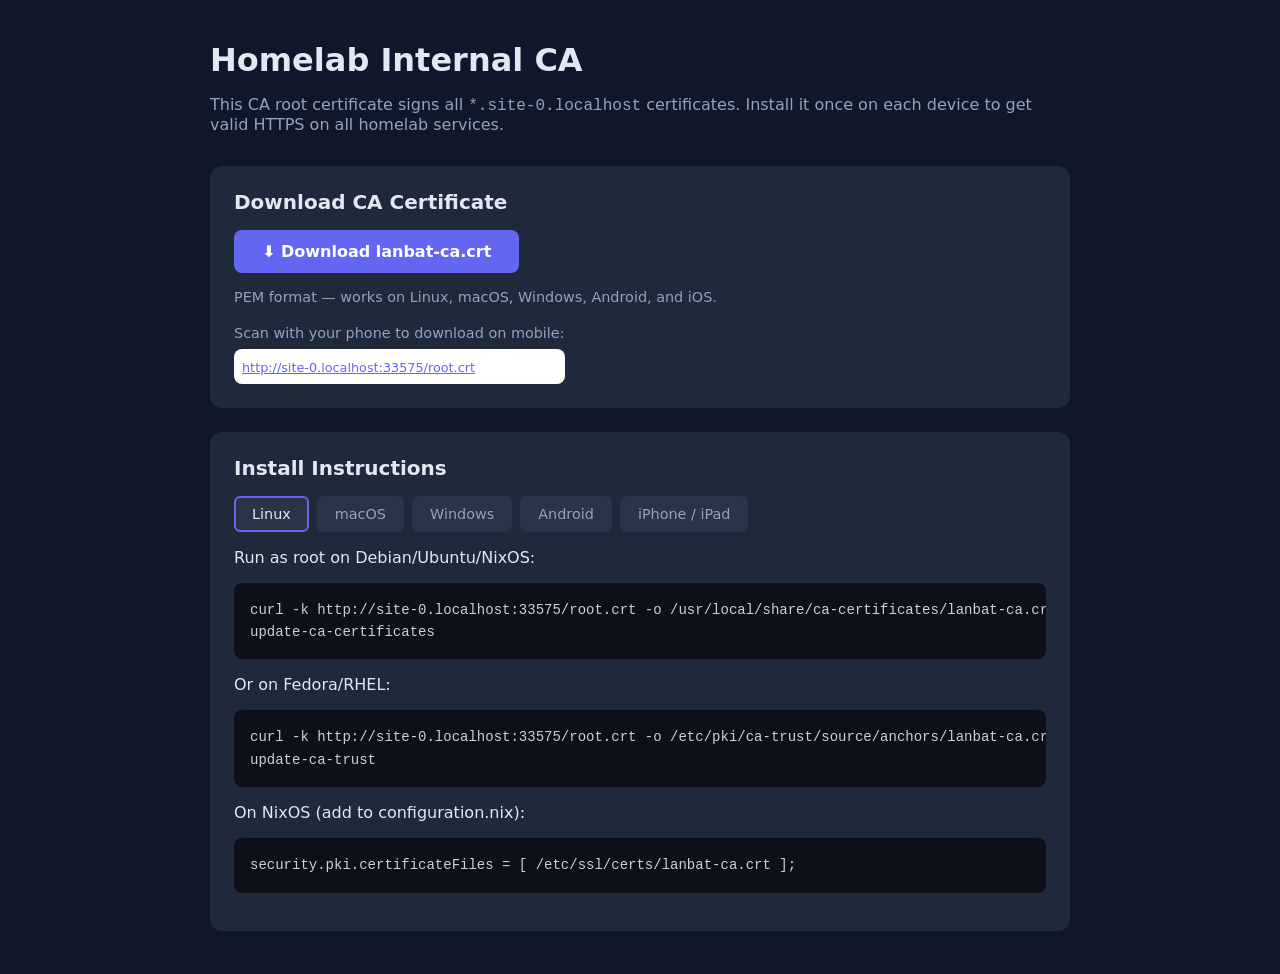
==== pkgs/ca-landing-page/index.html @ ddae548e "init" ====
<!doctype html>
<html lang="en">
<head>
  <meta charset="utf-8">
  <meta name="viewport" content="width=device-width, initial-scale=1">
  <title>Homelab CA Trust</title>
  <style>
    :root {
      --bg: #0f172a; --surface: #1e293b; --surface2: #283548;
      --text: #e2e8f0; --muted: #94a3b8; --accent: #6366f1;
      --green: #22c55e; --yellow: #eab308;
    }
    * { box-sizing: border-box; }
    body { font-family: system-ui, sans-serif; background: var(--bg);
           color: var(--text); margin: 0; padding: 20px; min-height: 100vh; }
    .container { max-width: 860px; margin: 0 auto; }
    h1 { font-size: 2rem; margin-bottom: .3rem; }
    .subtitle { color: var(--muted); margin-bottom: 2rem; }
    .card { background: var(--surface); border-radius: 12px;
            padding: 1.5rem; margin-bottom: 1.5rem; }
    .card h2 { margin: 0 0 1rem; font-size: 1.25rem; }
    .download-btn {
      display: inline-block; background: var(--accent); color: #fff;
      padding: .75rem 1.75rem; border-radius: 8px; font-size: 1rem;
      font-weight: 600; text-decoration: none; margin-bottom: 1rem;
    }
    .download-btn:hover { background: #4f46e5; }
    .tabs { display: flex; gap: .5rem; flex-wrap: wrap; margin-bottom: 1rem; }
    .tab {
      padding: .5rem 1rem; border-radius: 6px; cursor: pointer;
      border: 2px solid transparent; background: var(--surface2);
      color: var(--muted); font-size: .9rem; user-select: none;
    }
    .tab.active { border-color: var(--accent); color: var(--text); }
    .tab-content { display: none; }
    .tab-content.active { display: block; }
    pre {
      background: #0d1117; border-radius: 8px; padding: 1rem;
      overflow-x: auto; font-size: .875rem; line-height: 1.6;
      color: #c9d1d9;
    }
    code { font-family: "Cascadia Code", "Fira Code", monospace; }
    .qr-wrap { display: flex; gap: 1.5rem; align-items: flex-start; flex-wrap: wrap; }
    #qrcode { background: #fff; padding: 8px; border-radius: 8px; }
    .note { background: #1e3a5f; border-left: 4px solid var(--accent);
            border-radius: 4px; padding: .75rem 1rem; font-size: .9rem;
            color: var(--muted); margin-top: 1rem; }
    .note strong { color: var(--text); }
  </style>
</head>
<body>
<div class="container">
  <h1>Homelab Internal CA</h1>
  <p class="subtitle">
    This CA root certificate signs all <code>*.<span id="domain-display"></span></code> certificates.
    Install it once on each device to get valid HTTPS on all homelab services.
  </p>

  <!-- Download -->
  <div class="card">
    <h2>Download CA Certificate</h2>
    <a class="download-btn" href="/root.crt" download="lanbat-ca.crt">
      ⬇ Download lanbat-ca.crt
    </a>
    <p style="color:var(--muted); font-size:.9rem; margin:0">
      PEM format — works on Linux, macOS, Windows, Android, and iOS.
    </p>
    <div class="qr-wrap" style="margin-top:1.2rem">
      <div>
        <p style="color:var(--muted);font-size:.9rem;margin:0 0 .5rem">
          Scan with your phone to download on mobile:
        </p>
        <div id="qrcode"></div>
      </div>
    </div>
  </div>

  <!-- OS instructions -->
  <div class="card">
    <h2>Install Instructions</h2>
    <div class="tabs">
      <div class="tab active" onclick="showTab('linux')">Linux</div>
      <div class="tab" onclick="showTab('macos')">macOS</div>
      <div class="tab" onclick="showTab('windows')">Windows</div>
      <div class="tab" onclick="showTab('android')">Android</div>
      <div class="tab" onclick="showTab('ios')">iPhone / iPad</div>
    </div>

    <div id="tab-linux" class="tab-content active">
      <p>Run as root on Debian/Ubuntu/NixOS:</p>
      <pre><code>curl -k PLACEHOLDER_CA_ORIGIN/root.crt -o /usr/local/share/ca-certificates/lanbat-ca.crt
update-ca-certificates</code></pre>
      <p>Or on Fedora/RHEL:</p>
      <pre><code>curl -k PLACEHOLDER_CA_ORIGIN/root.crt -o /etc/pki/ca-trust/source/anchors/lanbat-ca.crt
update-ca-trust</code></pre>
      <p>On NixOS (add to configuration.nix):</p>
      <pre><code>security.pki.certificateFiles = [ /etc/ssl/certs/lanbat-ca.crt ];</code></pre>
    </div>

    <div id="tab-macos" class="tab-content">
      <p>Option 1 — GUI:</p>
      <ol>
        <li>Download <strong>lanbat-ca.crt</strong> above.</li>
        <li>Double-click the file → Keychain Access opens.</li>
        <li>Add to <em>System</em> keychain.</li>
        <li>Find the certificate, double-click → Trust → "Always Trust".</li>
      </ol>
      <p>Option 2 — Terminal:</p>
      <pre><code>curl -k PLACEHOLDER_CA_ORIGIN/root.crt -o ~/Downloads/lanbat-ca.crt
sudo security add-trusted-cert -d -r trustRoot \
  -k /Library/Keychains/System.keychain ~/Downloads/lanbat-ca.crt</code></pre>
    </div>

    <div id="tab-windows" class="tab-content">
      <p>Run in PowerShell as Administrator:</p>
      <pre><code>Invoke-WebRequest -Uri PLACEHOLDER_CA_ORIGIN/root.crt `
  -OutFile "$env:TEMP\lanbat-ca.crt" -SkipCertificateCheck
Import-Certificate -FilePath "$env:TEMP\lanbat-ca.crt" `
  -CertStoreLocation Cert:\LocalMachine\Root</code></pre>
      <p>Or manually:</p>
      <ol>
        <li>Download <strong>lanbat-ca.crt</strong>.</li>
        <li>Right-click → Install Certificate.</li>
        <li>Store location: <em>Local Machine</em>.</li>
        <li>Place in: <em>Trusted Root Certification Authorities</em>.</li>
      </ol>
    </div>

    <div id="tab-android" class="tab-content">
      <ol>
        <li>Scan the QR code above or download the cert via browser.</li>
        <li>Go to <strong>Settings → Security → Encryption &amp; Credentials → Install a Certificate</strong>.</li>
        <li>Choose <em>CA Certificate</em>.</li>
        <li>Select the downloaded <code>.crt</code> file.</li>
        <li>Accept the warning.</li>
      </ol>
      <div class="note">
        <strong>Note:</strong> On Android, user-installed CAs are not trusted by all apps
        by default (Chrome works; some apps enforce system trust).
        This is an Android security policy — nothing we can change.
      </div>
    </div>

    <div id="tab-ios" class="tab-content">
      <ol>
        <li>Scan the QR code above → Safari opens the cert download.</li>
        <li>Tap <em>Allow</em> to download the profile.</li>
        <li>Go to <strong>Settings → General → VPN &amp; Device Management</strong>.</li>
        <li>Tap the profile → <em>Install</em>.</li>
        <li>Go to <strong>Settings → General → About → Certificate Trust Settings</strong>.</li>
        <li>Enable full trust for <em>Lanbat Root CA</em>.</li>
      </ol>
    </div>
  </div>
</div>

<!-- Dynamic URL and domain injection.
     The page derives the CA URL from window.location so it works regardless
     of what domain the homelab is deployed under. -->
<script>
(function() {
  var origin = window.location.origin; // e.g. https://ca.<domain>
  var caUrl  = origin + '/root.crt';

  // Fill domain display span in the subtitle.
  var domainEl = document.getElementById('domain-display');
  if (domainEl) domainEl.textContent = window.location.hostname.replace(/^ca\./, '');

  // Replace PLACEHOLDER_CA_ORIGIN in all <code> and <pre> blocks.
  document.querySelectorAll('code, pre').forEach(function(el) {
    el.innerHTML = el.innerHTML.split('PLACEHOLDER_CA_ORIGIN').join(origin);
  });

  // QR code fallback: show the cert URL as a link.
  var qrEl = document.getElementById('qrcode');
  if (qrEl) {
    qrEl.innerHTML = '<a href="' + caUrl + '" style="color:#6366f1;font-size:.8rem;word-break:break-all">' + caUrl + '</a>';
  }
})();
</script>
<script>
// Tab switching.
function showTab(name) {
  document.querySelectorAll('.tab-content').forEach(function(el) {
    el.classList.remove('active');
  });
  document.querySelectorAll('.tab').forEach(function(el) {
    el.classList.remove('active');
  });
  document.getElementById('tab-' + name).classList.add('active');
  event.target.classList.add('active');
}
</script>
</body>
</html>
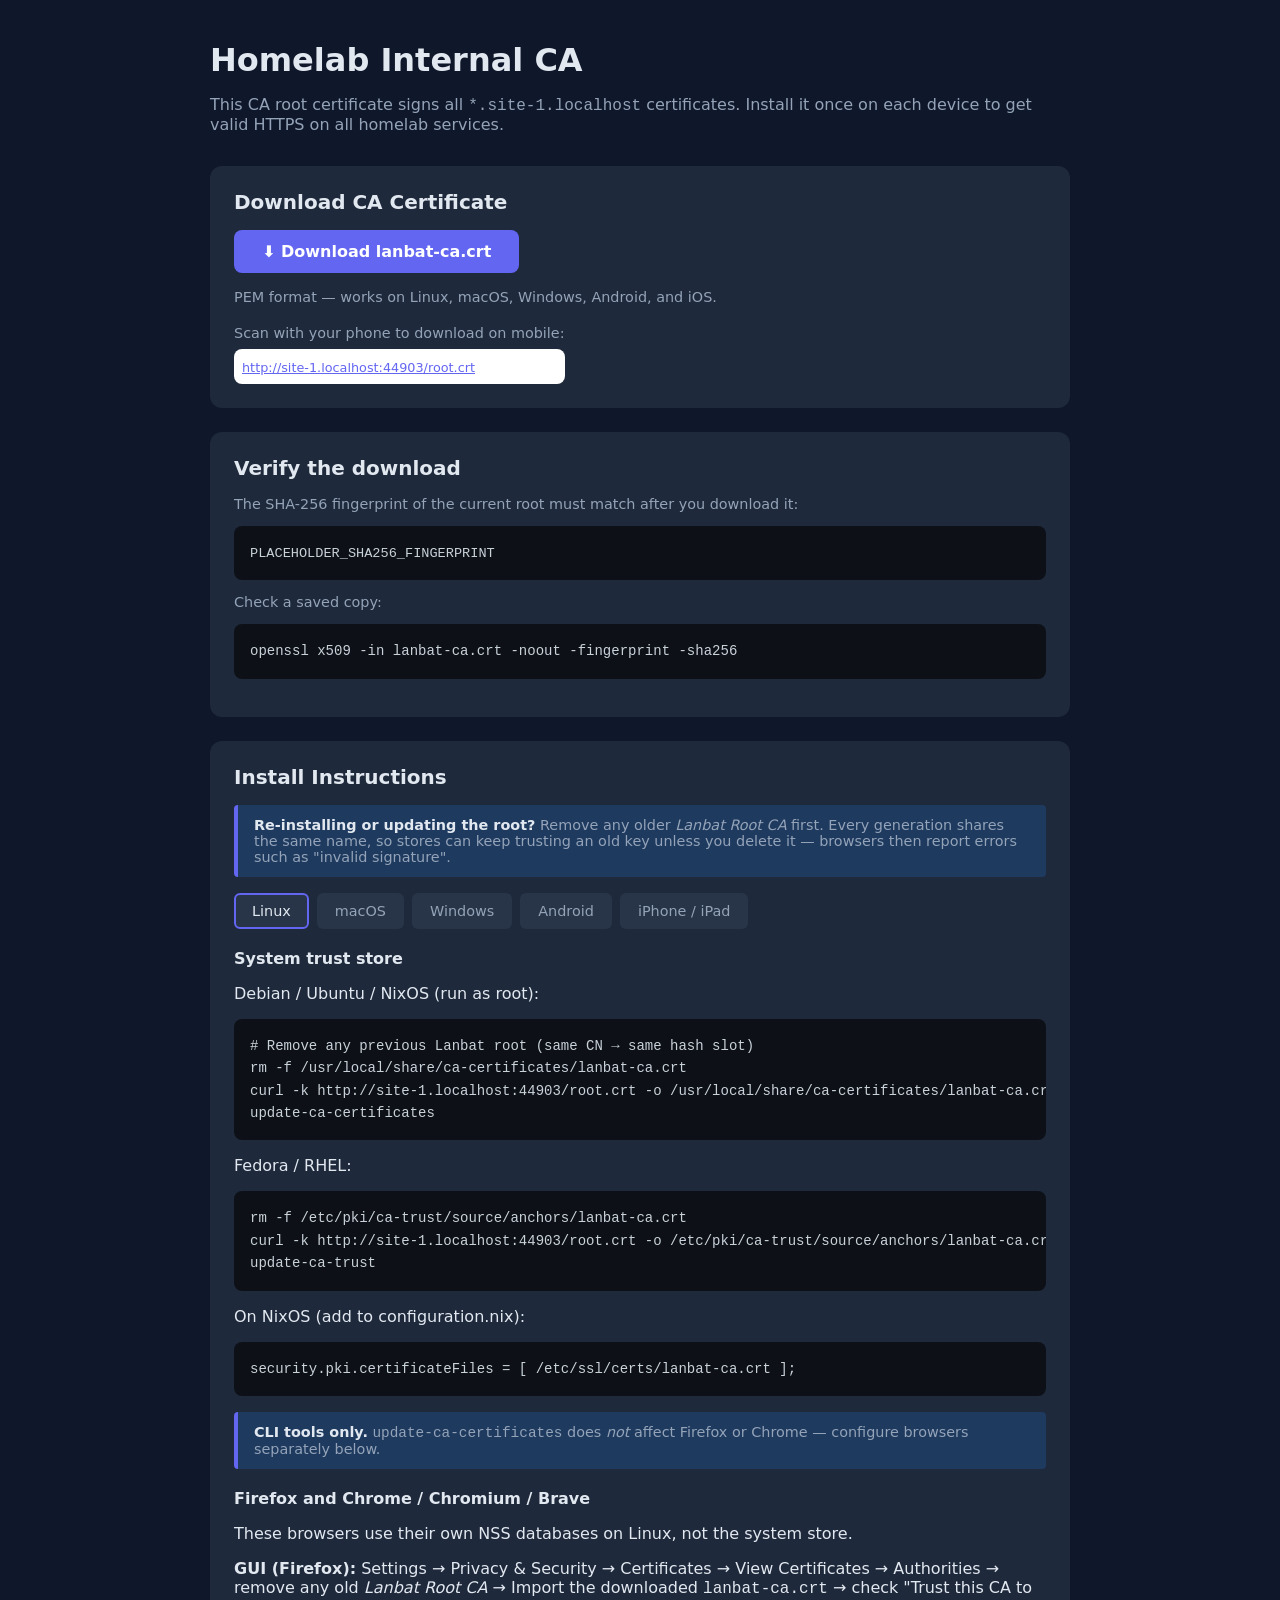
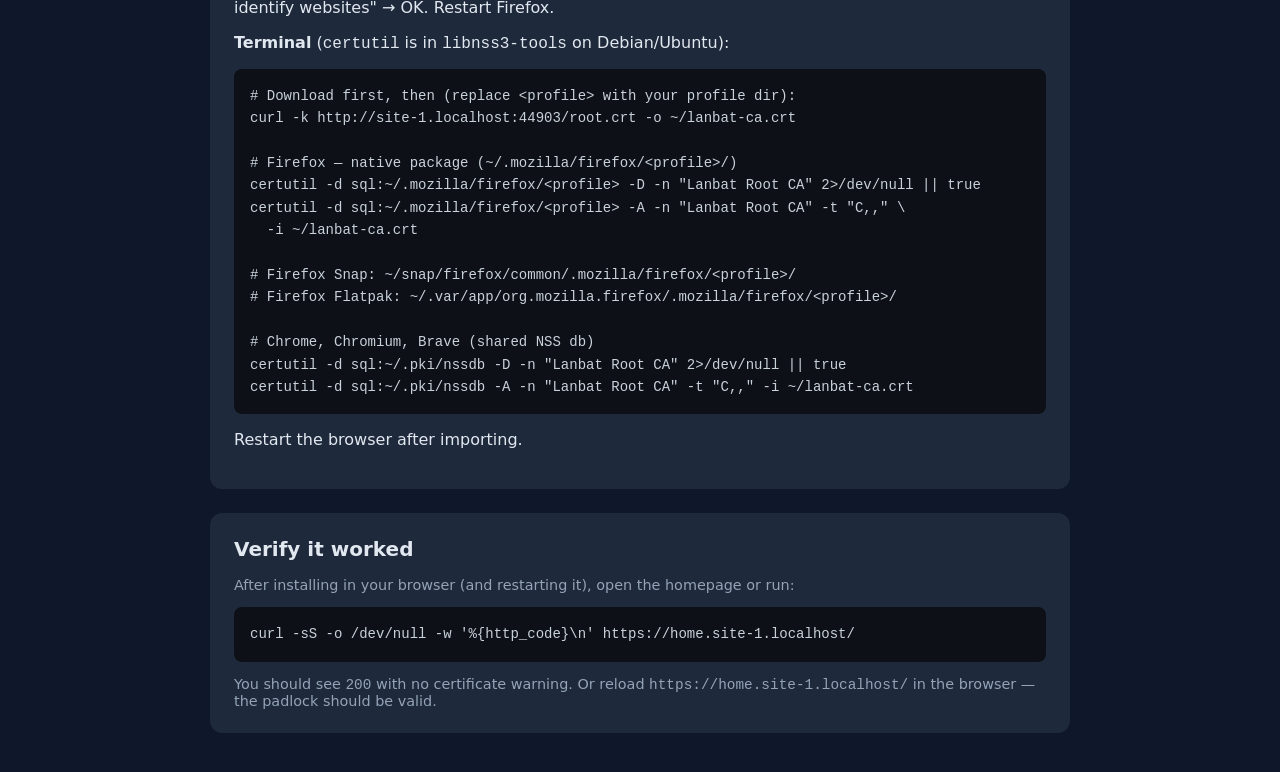
==== commit ac04698c: "Wire Music Assistant into the server and pin the internal Caddy CA. Enable the service on the server" ====
--- a/pkgs/ca-landing-page/index.html
+++ b/pkgs/ca-landing-page/index.html
@@ -19,6 +19,7 @@
     .card { background: var(--surface); border-radius: 12px;
             padding: 1.5rem; margin-bottom: 1.5rem; }
     .card h2 { margin: 0 0 1rem; font-size: 1.25rem; }
+    .card h3 { margin: 1.25rem 0 .5rem; font-size: 1rem; }
     .download-btn {
       display: inline-block; background: var(--accent); color: #fff;
       padding: .75rem 1.75rem; border-radius: 8px; font-size: 1rem;
@@ -46,6 +47,7 @@
             border-radius: 4px; padding: .75rem 1rem; font-size: .9rem;
             color: var(--muted); margin-top: 1rem; }
     .note strong { color: var(--text); }
+    .fingerprint { word-break: break-all; font-size: .85rem; }
   </style>
 </head>
 <body>
@@ -75,9 +77,28 @@
     </div>
   </div>
 
+  <!-- Fingerprint -->
+  <div class="card">
+    <h2>Verify the download</h2>
+    <p style="color:var(--muted); font-size:.9rem; margin:0 0 .75rem">
+      The SHA-256 fingerprint of the current root must match after you download it:
+    </p>
+    <pre><code class="fingerprint">PLACEHOLDER_SHA256_FINGERPRINT</code></pre>
+    <p style="color:var(--muted); font-size:.9rem; margin:.75rem 0 .5rem">
+      Check a saved copy:
+    </p>
+    <pre><code>openssl x509 -in lanbat-ca.crt -noout -fingerprint -sha256</code></pre>
+  </div>
+
   <!-- OS instructions -->
   <div class="card">
     <h2>Install Instructions</h2>
+    <div class="note" style="margin-top:0; margin-bottom:1rem">
+      <strong>Re-installing or updating the root?</strong> Remove any older
+      <em>Lanbat Root CA</em> first. Every generation shares the same name, so
+      stores can keep trusting an old key unless you delete it — browsers then
+      report errors such as "invalid signature".
+    </div>
     <div class="tabs">
       <div class="tab active" onclick="showTab('linux')">Linux</div>
       <div class="tab" onclick="showTab('macos')">macOS</div>
@@ -87,26 +108,59 @@
     </div>
 
     <div id="tab-linux" class="tab-content active">
-      <p>Run as root on Debian/Ubuntu/NixOS:</p>
-      <pre><code>curl -k PLACEHOLDER_CA_ORIGIN/root.crt -o /usr/local/share/ca-certificates/lanbat-ca.crt
+      <h3>System trust store</h3>
+      <p>Debian / Ubuntu / NixOS (run as root):</p>
+      <pre><code># Remove any previous Lanbat root (same CN → same hash slot)
+rm -f /usr/local/share/ca-certificates/lanbat-ca.crt
+curl -k PLACEHOLDER_CA_ORIGIN/root.crt -o /usr/local/share/ca-certificates/lanbat-ca.crt
 update-ca-certificates</code></pre>
-      <p>Or on Fedora/RHEL:</p>
-      <pre><code>curl -k PLACEHOLDER_CA_ORIGIN/root.crt -o /etc/pki/ca-trust/source/anchors/lanbat-ca.crt
+      <p>Fedora / RHEL:</p>
+      <pre><code>rm -f /etc/pki/ca-trust/source/anchors/lanbat-ca.crt
+curl -k PLACEHOLDER_CA_ORIGIN/root.crt -o /etc/pki/ca-trust/source/anchors/lanbat-ca.crt
 update-ca-trust</code></pre>
       <p>On NixOS (add to configuration.nix):</p>
       <pre><code>security.pki.certificateFiles = [ /etc/ssl/certs/lanbat-ca.crt ];</code></pre>
+      <div class="note">
+        <strong>CLI tools only.</strong> <code>update-ca-certificates</code> does
+        <em>not</em> affect Firefox or Chrome — configure browsers separately below.
+      </div>
+
+      <h3>Firefox and Chrome / Chromium / Brave</h3>
+      <p>These browsers use their own NSS databases on Linux, not the system store.</p>
+      <p><strong>GUI (Firefox):</strong> Settings → Privacy &amp; Security →
+      Certificates → View Certificates → Authorities → remove any old
+      <em>Lanbat Root CA</em> → Import the downloaded <code>lanbat-ca.crt</code>
+      → check "Trust this CA to identify websites" → OK. Restart Firefox.</p>
+      <p><strong>Terminal</strong> (<code>certutil</code> is in
+      <code>libnss3-tools</code> on Debian/Ubuntu):</p>
+      <pre><code># Download first, then (replace &lt;profile&gt; with your profile dir):
+curl -k PLACEHOLDER_CA_ORIGIN/root.crt -o ~/lanbat-ca.crt
+
+# Firefox — native package (~/.mozilla/firefox/&lt;profile&gt;/)
+certutil -d sql:~/.mozilla/firefox/&lt;profile&gt; -D -n "Lanbat Root CA" 2>/dev/null || true
+certutil -d sql:~/.mozilla/firefox/&lt;profile&gt; -A -n "Lanbat Root CA" -t "C,," \
+  -i ~/lanbat-ca.crt
+
+# Firefox Snap: ~/snap/firefox/common/.mozilla/firefox/&lt;profile&gt;/
+# Firefox Flatpak: ~/.var/app/org.mozilla.firefox/.mozilla/firefox/&lt;profile&gt;/
+
+# Chrome, Chromium, Brave (shared NSS db)
+certutil -d sql:~/.pki/nssdb -D -n "Lanbat Root CA" 2>/dev/null || true
+certutil -d sql:~/.pki/nssdb -A -n "Lanbat Root CA" -t "C,," -i ~/lanbat-ca.crt</code></pre>
+      <p>Restart the browser after importing.</p>
     </div>
 
     <div id="tab-macos" class="tab-content">
       <p>Option 1 — GUI:</p>
       <ol>
         <li>Download <strong>lanbat-ca.crt</strong> above.</li>
-        <li>Double-click the file → Keychain Access opens.</li>
-        <li>Add to <em>System</em> keychain.</li>
-        <li>Find the certificate, double-click → Trust → "Always Trust".</li>
+        <li>Open Keychain Access → search for <em>Lanbat Root CA</em> → delete any old copy.</li>
+        <li>Double-click the new file → add to <em>System</em> keychain.</li>
+        <li>Find the certificate, double-click → Trust → <em>Always Trust</em>.</li>
       </ol>
       <p>Option 2 — Terminal:</p>
       <pre><code>curl -k PLACEHOLDER_CA_ORIGIN/root.crt -o ~/Downloads/lanbat-ca.crt
+sudo security delete-certificate -c "Lanbat Root CA" /Library/Keychains/System.keychain 2>/dev/null || true
 sudo security add-trusted-cert -d -r trustRoot \
   -k /Library/Keychains/System.keychain ~/Downloads/lanbat-ca.crt</code></pre>
     </div>
@@ -115,12 +169,17 @@
       <p>Run in PowerShell as Administrator:</p>
       <pre><code>Invoke-WebRequest -Uri PLACEHOLDER_CA_ORIGIN/root.crt `
   -OutFile "$env:TEMP\lanbat-ca.crt" -SkipCertificateCheck
+Get-ChildItem Cert:\LocalMachine\Root |
+  Where-Object { $_.Subject -match 'Lanbat Root CA' } |
+  Remove-Item
 Import-Certificate -FilePath "$env:TEMP\lanbat-ca.crt" `
   -CertStoreLocation Cert:\LocalMachine\Root</code></pre>
       <p>Or manually:</p>
       <ol>
         <li>Download <strong>lanbat-ca.crt</strong>.</li>
-        <li>Right-click → Install Certificate.</li>
+        <li>Open <em>certmgr.msc</em> → Trusted Root Certification Authorities →
+        Certificates → remove any old <em>Lanbat Root CA</em>.</li>
+        <li>Right-click the new file → Install Certificate.</li>
         <li>Store location: <em>Local Machine</em>.</li>
         <li>Place in: <em>Trusted Root Certification Authorities</em>.</li>
       </ol>
@@ -129,6 +188,8 @@
     <div id="tab-android" class="tab-content">
       <ol>
         <li>Scan the QR code above or download the cert via browser.</li>
+        <li>If updating: <strong>Settings → Security → Encryption &amp; Credentials →
+        Trusted credentials → User</strong> → remove any old <em>Lanbat Root CA</em>.</li>
         <li>Go to <strong>Settings → Security → Encryption &amp; Credentials → Install a Certificate</strong>.</li>
         <li>Choose <em>CA Certificate</em>.</li>
         <li>Select the downloaded <code>.crt</code> file.</li>
@@ -136,7 +197,7 @@
       </ol>
       <div class="note">
         <strong>Note:</strong> On Android, user-installed CAs are not trusted by all apps
-        by default (Chrome works; some apps enforce system trust).
+        by default (Chrome works; many apps enforce system trust only).
         This is an Android security policy — nothing we can change.
       </div>
     </div>
@@ -146,11 +207,29 @@
         <li>Scan the QR code above → Safari opens the cert download.</li>
         <li>Tap <em>Allow</em> to download the profile.</li>
         <li>Go to <strong>Settings → General → VPN &amp; Device Management</strong>.</li>
-        <li>Tap the profile → <em>Install</em>.</li>
+        <li>Remove any older Lanbat CA profile, then tap the new profile → <em>Install</em>.</li>
         <li>Go to <strong>Settings → General → About → Certificate Trust Settings</strong>.</li>
-        <li>Enable full trust for <em>Lanbat Root CA</em>.</li>
-      </ol>
-    </div>
+        <li>Enable full trust for <em>Lanbat Root CA</em> (required — install alone is not enough).</li>
+      </ol>
+      <div class="note">
+        <strong>Easy to miss:</strong> step 6 is mandatory on iOS. Without it the
+        profile is installed but Safari still warns.
+      </div>
+    </div>
+  </div>
+
+  <!-- Verify install -->
+  <div class="card">
+    <h2>Verify it worked</h2>
+    <p style="color:var(--muted); font-size:.9rem; margin:0 0 .75rem">
+      After installing in your browser (and restarting it), open the homepage or
+      run:
+    </p>
+    <pre><code>curl -sS -o /dev/null -w '%{http_code}\n' PLACEHOLDER_VERIFY_URL</code></pre>
+    <p style="color:var(--muted); font-size:.9rem; margin:.75rem 0 0">
+      You should see <code>200</code> with no certificate warning. Or reload
+      <code>PLACEHOLDER_VERIFY_URL</code> in the browser — the padlock should be valid.
+    </p>
   </div>
 </div>
 
@@ -161,14 +240,18 @@
 (function() {
   var origin = window.location.origin; // e.g. https://ca.<domain>
   var caUrl  = origin + '/root.crt';
+  var domain = window.location.hostname.replace(/^ca\./, '');
+  var verifyUrl = 'https://home.' + domain + '/';
 
   // Fill domain display span in the subtitle.
   var domainEl = document.getElementById('domain-display');
-  if (domainEl) domainEl.textContent = window.location.hostname.replace(/^ca\./, '');
-
-  // Replace PLACEHOLDER_CA_ORIGIN in all <code> and <pre> blocks.
+  if (domainEl) domainEl.textContent = domain;
+
+  // Replace placeholders in all <code> and <pre> blocks.
   document.querySelectorAll('code, pre').forEach(function(el) {
-    el.innerHTML = el.innerHTML.split('PLACEHOLDER_CA_ORIGIN').join(origin);
+    el.innerHTML = el.innerHTML
+      .split('PLACEHOLDER_CA_ORIGIN').join(origin)
+      .split('PLACEHOLDER_VERIFY_URL').join(verifyUrl);
   });
 
   // QR code fallback: show the cert URL as a link.
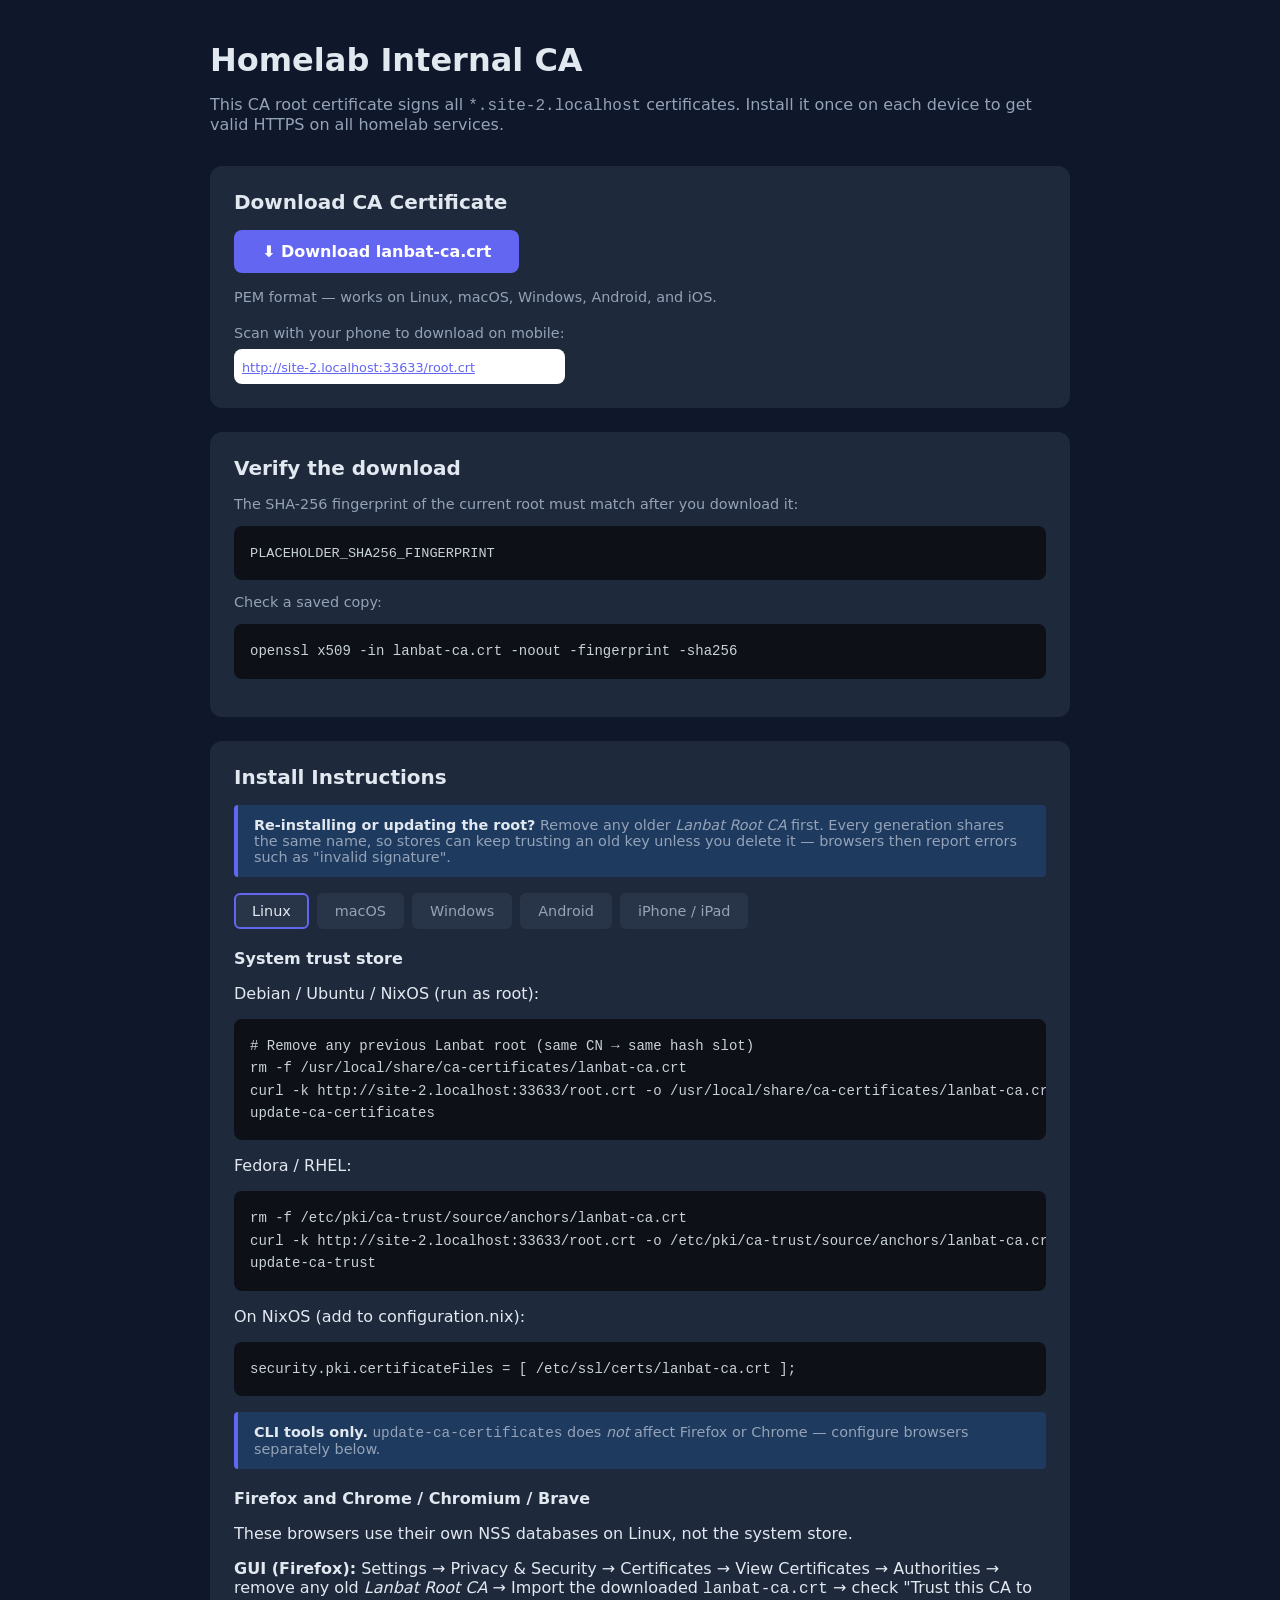
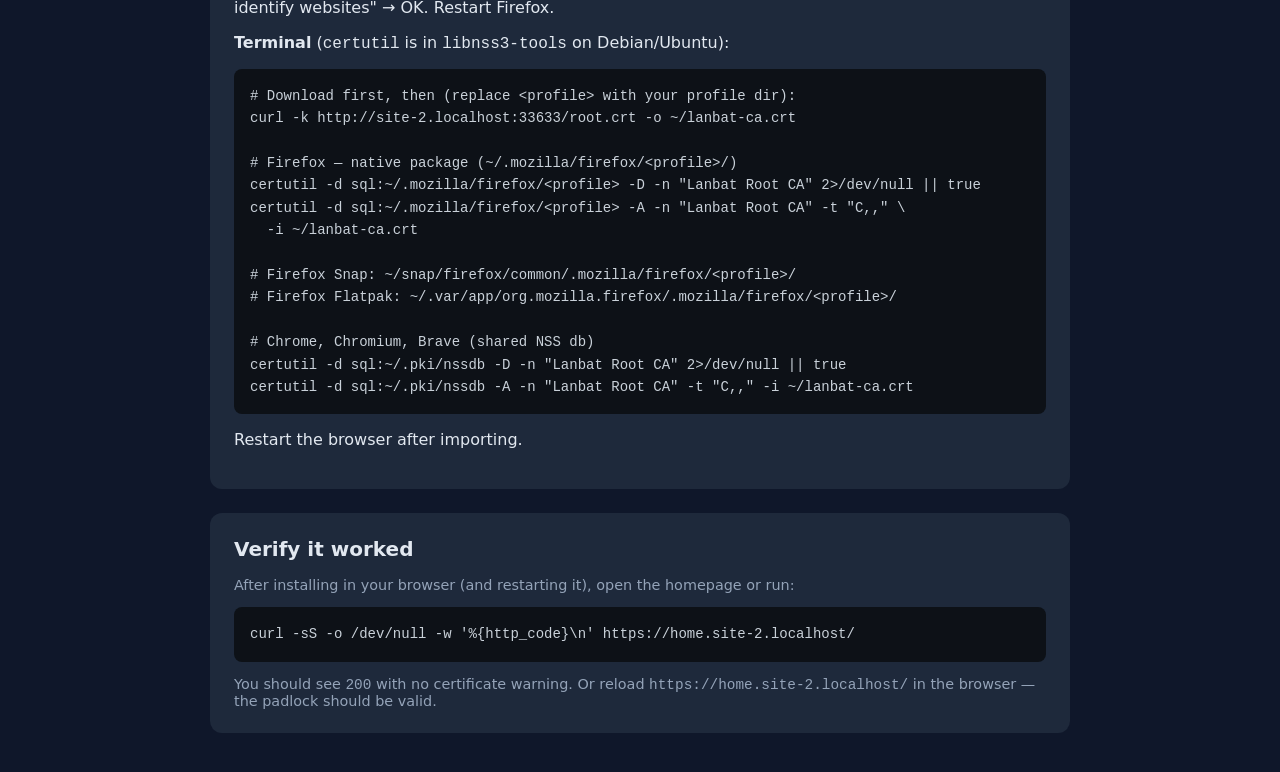
==== commit e2d51d2a: "Fix Caddy Authentik routing and harden service startup edge cases. Route forward-auth through the ou" ====
--- a/pkgs/ca-landing-page/index.html
+++ b/pkgs/ca-landing-page/index.html
@@ -236,6 +236,7 @@
 <!-- Dynamic URL and domain injection.
      The page derives the CA URL from window.location so it works regardless
      of what domain the homelab is deployed under. -->
+<script src="/qrcode.min.js"></script>
 <script>
 (function() {
   var origin = window.location.origin; // e.g. https://ca.<domain>
@@ -254,9 +255,19 @@
       .split('PLACEHOLDER_VERIFY_URL').join(verifyUrl);
   });
 
-  // QR code fallback: show the cert URL as a link.
+  // QR code for mobile cert download.
   var qrEl = document.getElementById('qrcode');
-  if (qrEl) {
+  if (qrEl && typeof QRCode !== 'undefined') {
+    qrEl.innerHTML = '';
+    new QRCode(qrEl, {
+      text: caUrl,
+      width: 192,
+      height: 192,
+      colorDark: '#000000',
+      colorLight: '#ffffff',
+      correctLevel: QRCode.CorrectLevel.M
+    });
+  } else if (qrEl) {
     qrEl.innerHTML = '<a href="' + caUrl + '" style="color:#6366f1;font-size:.8rem;word-break:break-all">' + caUrl + '</a>';
   }
 })();
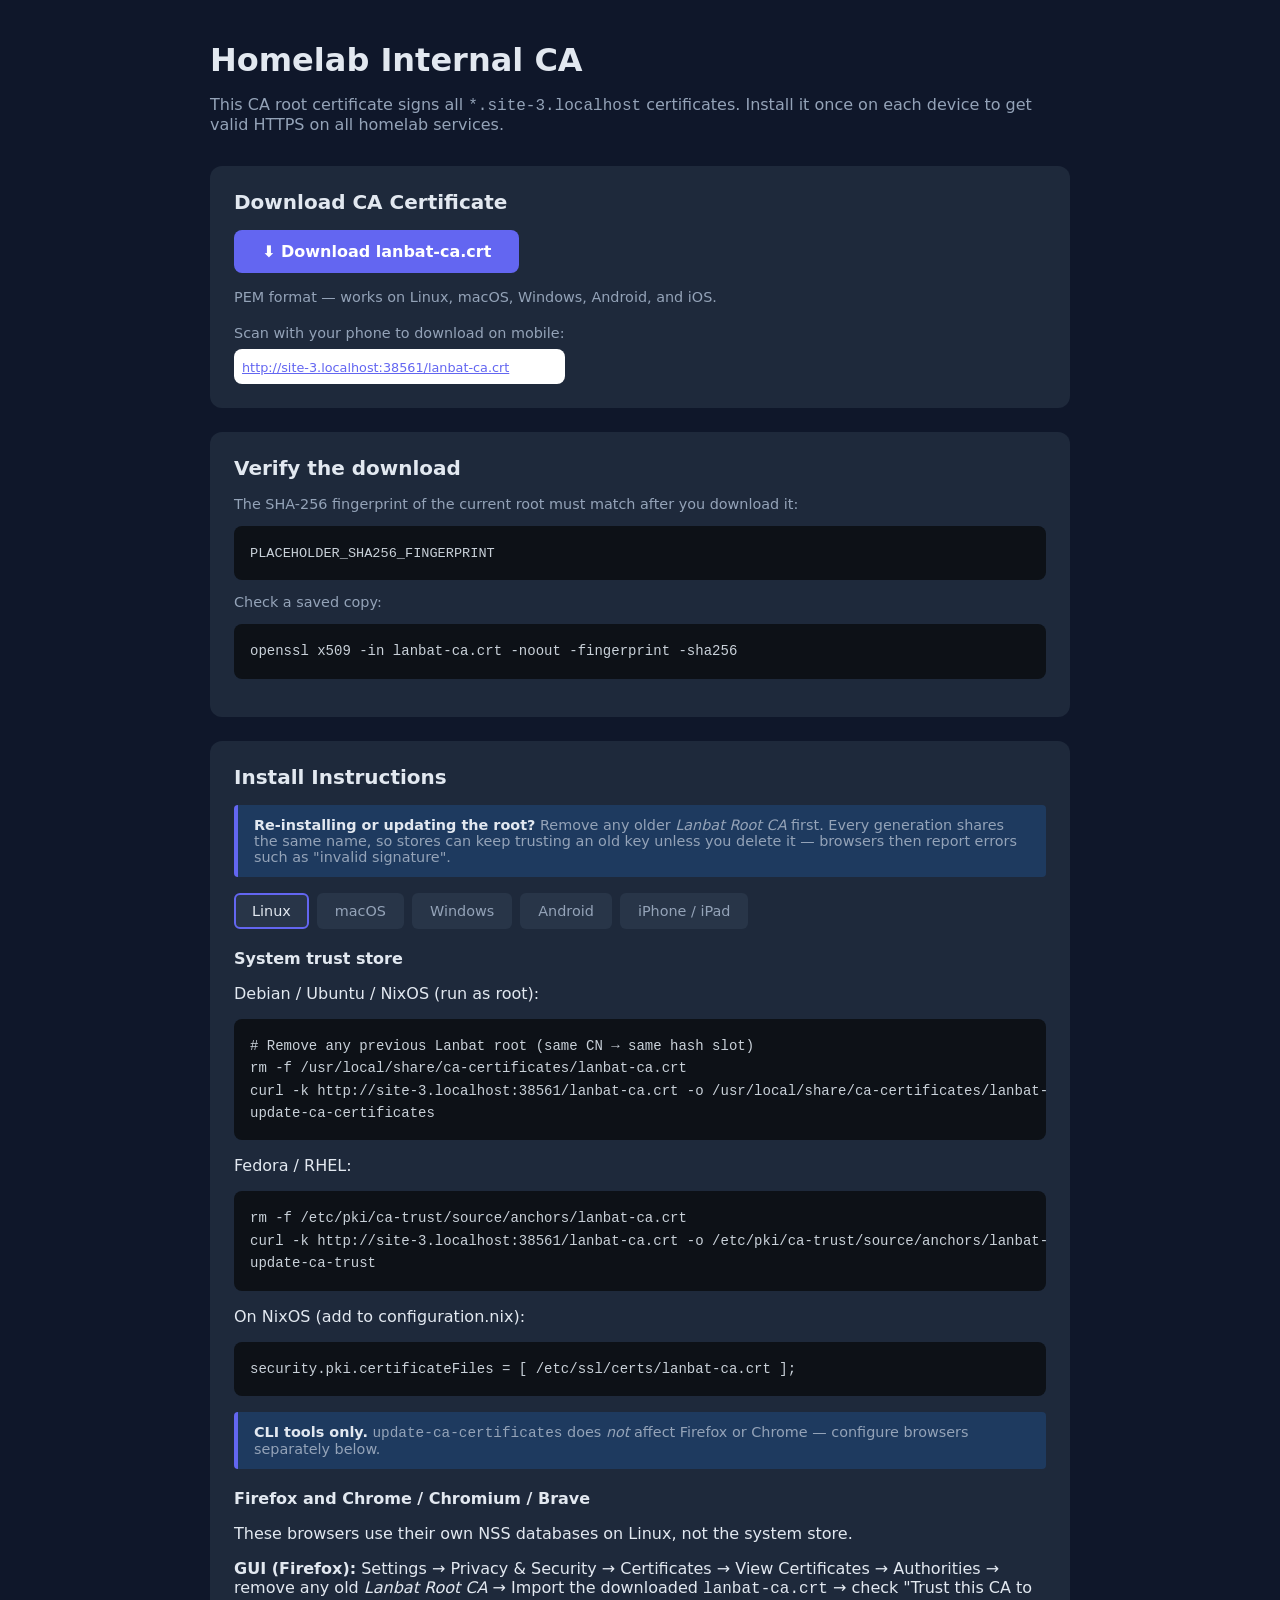
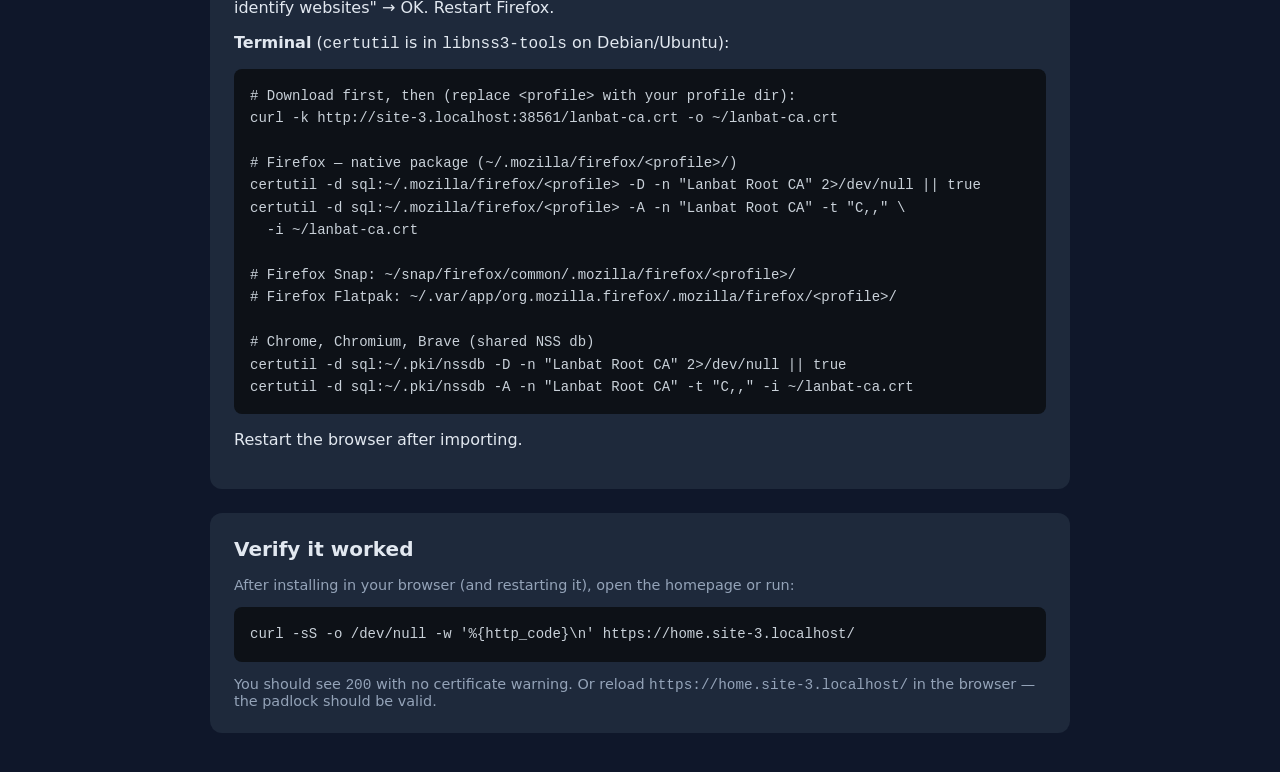
==== commit 84e21599: "Serve the CA certificate at /lanbat-ca.crt and bypass Authentik for Immich discovery. Rename the pub" ====
--- a/pkgs/ca-landing-page/index.html
+++ b/pkgs/ca-landing-page/index.html
@@ -61,7 +61,7 @@
   <!-- Download -->
   <div class="card">
     <h2>Download CA Certificate</h2>
-    <a class="download-btn" href="/root.crt" download="lanbat-ca.crt">
+    <a class="download-btn" href="/lanbat-ca.crt" download="lanbat-ca.crt">
       ⬇ Download lanbat-ca.crt
     </a>
     <p style="color:var(--muted); font-size:.9rem; margin:0">
@@ -112,11 +112,11 @@
       <p>Debian / Ubuntu / NixOS (run as root):</p>
       <pre><code># Remove any previous Lanbat root (same CN → same hash slot)
 rm -f /usr/local/share/ca-certificates/lanbat-ca.crt
-curl -k PLACEHOLDER_CA_ORIGIN/root.crt -o /usr/local/share/ca-certificates/lanbat-ca.crt
+curl -k PLACEHOLDER_CA_ORIGIN/lanbat-ca.crt -o /usr/local/share/ca-certificates/lanbat-ca.crt
 update-ca-certificates</code></pre>
       <p>Fedora / RHEL:</p>
       <pre><code>rm -f /etc/pki/ca-trust/source/anchors/lanbat-ca.crt
-curl -k PLACEHOLDER_CA_ORIGIN/root.crt -o /etc/pki/ca-trust/source/anchors/lanbat-ca.crt
+curl -k PLACEHOLDER_CA_ORIGIN/lanbat-ca.crt -o /etc/pki/ca-trust/source/anchors/lanbat-ca.crt
 update-ca-trust</code></pre>
       <p>On NixOS (add to configuration.nix):</p>
       <pre><code>security.pki.certificateFiles = [ /etc/ssl/certs/lanbat-ca.crt ];</code></pre>
@@ -134,7 +134,7 @@
       <p><strong>Terminal</strong> (<code>certutil</code> is in
       <code>libnss3-tools</code> on Debian/Ubuntu):</p>
       <pre><code># Download first, then (replace &lt;profile&gt; with your profile dir):
-curl -k PLACEHOLDER_CA_ORIGIN/root.crt -o ~/lanbat-ca.crt
+curl -k PLACEHOLDER_CA_ORIGIN/lanbat-ca.crt -o ~/lanbat-ca.crt
 
 # Firefox — native package (~/.mozilla/firefox/&lt;profile&gt;/)
 certutil -d sql:~/.mozilla/firefox/&lt;profile&gt; -D -n "Lanbat Root CA" 2>/dev/null || true
@@ -159,7 +159,7 @@
         <li>Find the certificate, double-click → Trust → <em>Always Trust</em>.</li>
       </ol>
       <p>Option 2 — Terminal:</p>
-      <pre><code>curl -k PLACEHOLDER_CA_ORIGIN/root.crt -o ~/Downloads/lanbat-ca.crt
+      <pre><code>curl -k PLACEHOLDER_CA_ORIGIN/lanbat-ca.crt -o ~/Downloads/lanbat-ca.crt
 sudo security delete-certificate -c "Lanbat Root CA" /Library/Keychains/System.keychain 2>/dev/null || true
 sudo security add-trusted-cert -d -r trustRoot \
   -k /Library/Keychains/System.keychain ~/Downloads/lanbat-ca.crt</code></pre>
@@ -167,7 +167,7 @@
 
     <div id="tab-windows" class="tab-content">
       <p>Run in PowerShell as Administrator:</p>
-      <pre><code>Invoke-WebRequest -Uri PLACEHOLDER_CA_ORIGIN/root.crt `
+      <pre><code>Invoke-WebRequest -Uri PLACEHOLDER_CA_ORIGIN/lanbat-ca.crt `
   -OutFile "$env:TEMP\lanbat-ca.crt" -SkipCertificateCheck
 Get-ChildItem Cert:\LocalMachine\Root |
   Where-Object { $_.Subject -match 'Lanbat Root CA' } |
@@ -240,7 +240,7 @@
 <script>
 (function() {
   var origin = window.location.origin; // e.g. https://ca.<domain>
-  var caUrl  = origin + '/root.crt';
+  var caUrl  = origin + '/lanbat-ca.crt';
   var domain = window.location.hostname.replace(/^ca\./, '');
   var verifyUrl = 'https://home.' + domain + '/';
 
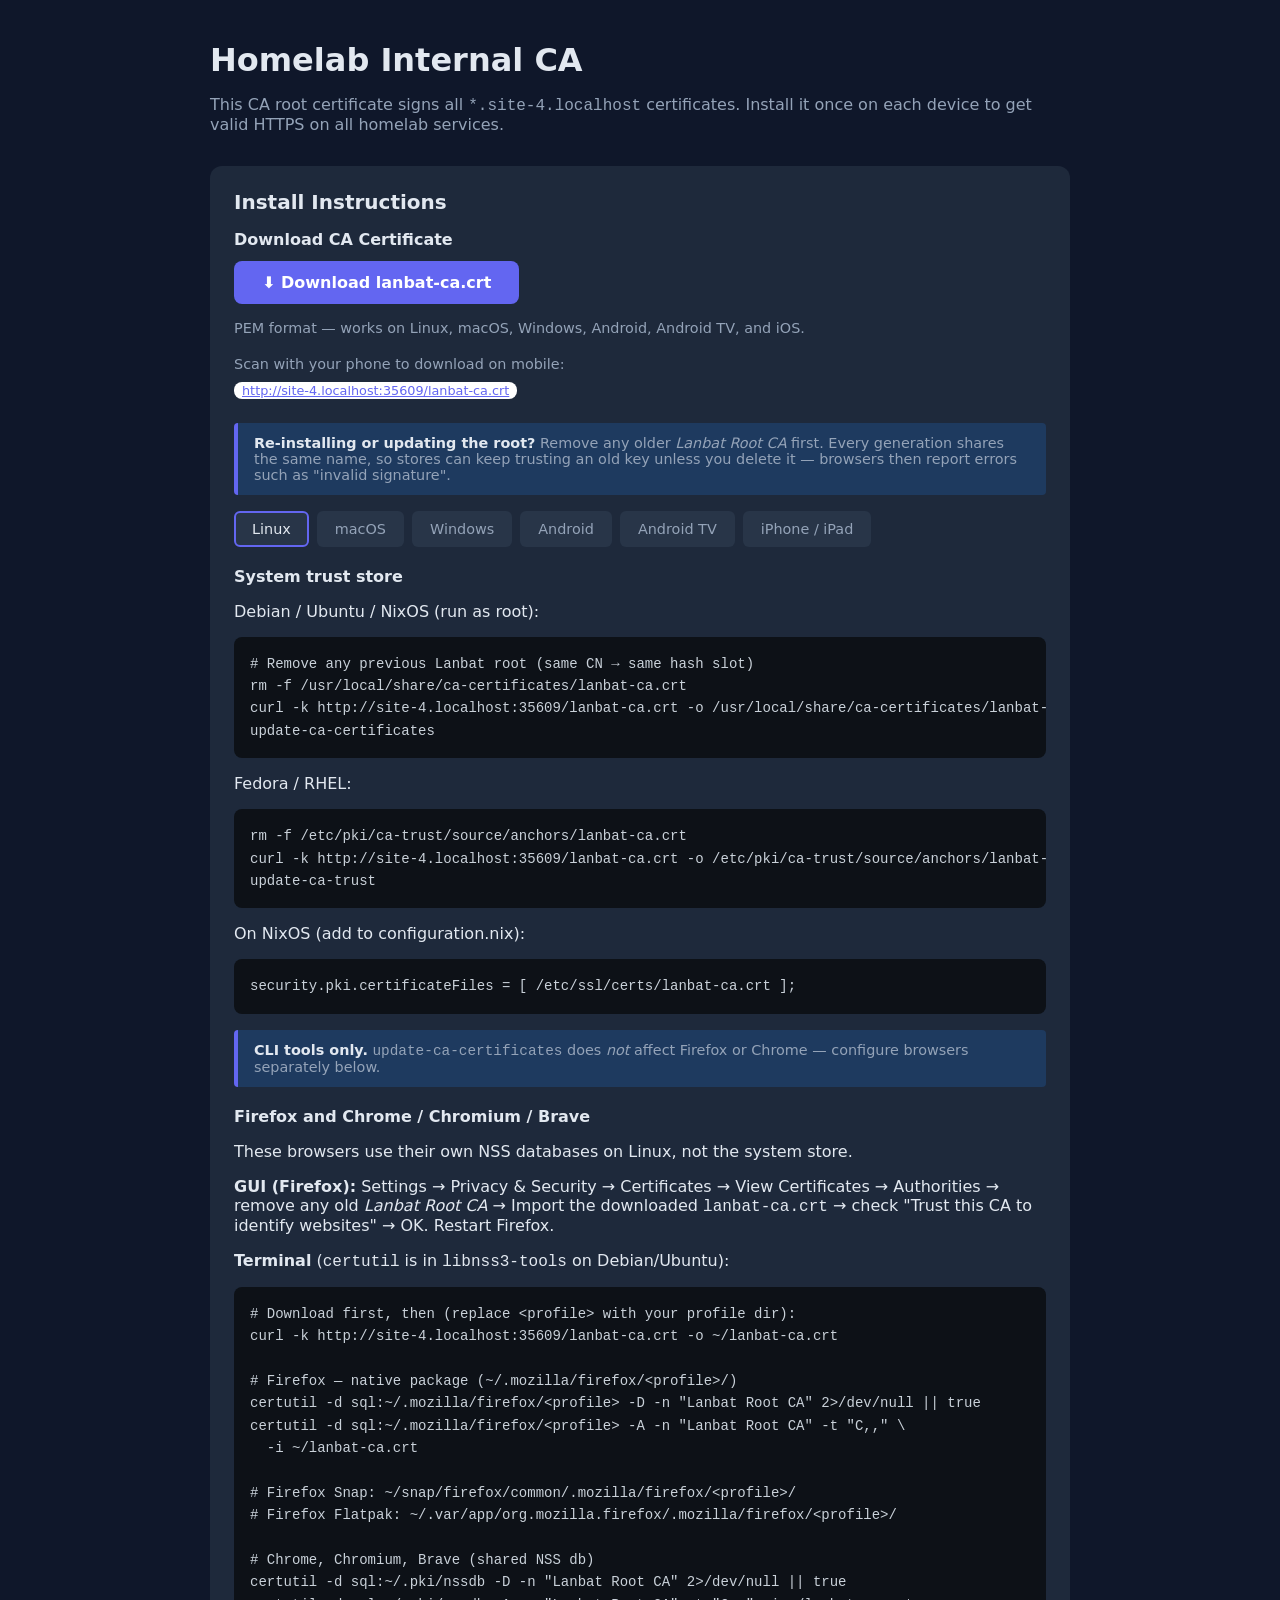
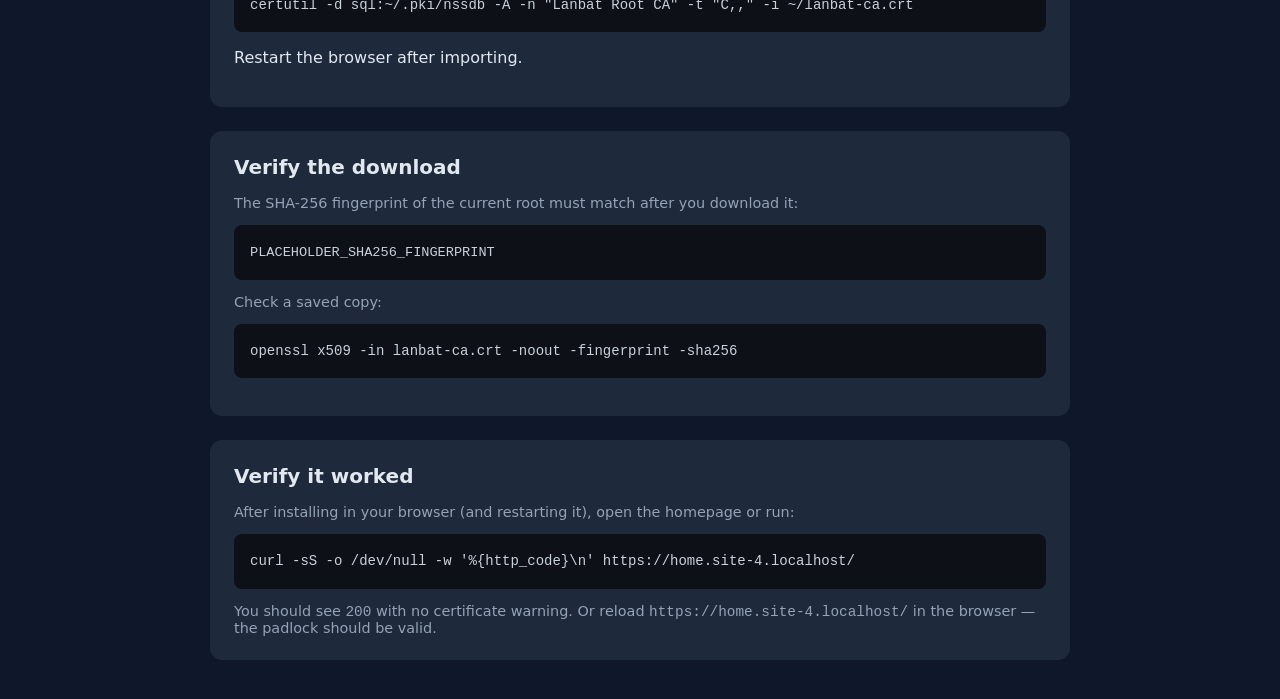
==== commit 077bb1bd: "Improve CA landing page layout and add Android TV instructions. Move download and QR into install in" ====
--- a/pkgs/ca-landing-page/index.html
+++ b/pkgs/ca-landing-page/index.html
@@ -41,8 +41,13 @@
       color: #c9d1d9;
     }
     code { font-family: "Cascadia Code", "Fira Code", monospace; }
-    .qr-wrap { display: flex; gap: 1.5rem; align-items: flex-start; flex-wrap: wrap; }
-    #qrcode { background: #fff; padding: 8px; border-radius: 8px; }
+    .download-section { margin-bottom: 1.5rem; }
+    .download-section h3 { margin: 0 0 .75rem; font-size: 1rem; }
+    #qrcode {
+      background: #fff; padding: 8px; border-radius: 8px;
+      display: inline-block; line-height: 0; width: fit-content;
+    }
+    #qrcode img, #qrcode canvas { display: block; }
     .note { background: #1e3a5f; border-left: 4px solid var(--accent);
             border-radius: 4px; padding: .75rem 1rem; font-size: .9rem;
             color: var(--muted); margin-top: 1rem; }
@@ -58,41 +63,22 @@
     Install it once on each device to get valid HTTPS on all homelab services.
   </p>
 
-  <!-- Download -->
-  <div class="card">
-    <h2>Download CA Certificate</h2>
-    <a class="download-btn" href="/lanbat-ca.crt" download="lanbat-ca.crt">
-      ⬇ Download lanbat-ca.crt
-    </a>
-    <p style="color:var(--muted); font-size:.9rem; margin:0">
-      PEM format — works on Linux, macOS, Windows, Android, and iOS.
-    </p>
-    <div class="qr-wrap" style="margin-top:1.2rem">
-      <div>
-        <p style="color:var(--muted);font-size:.9rem;margin:0 0 .5rem">
-          Scan with your phone to download on mobile:
-        </p>
-        <div id="qrcode"></div>
-      </div>
-    </div>
-  </div>
-
-  <!-- Fingerprint -->
-  <div class="card">
-    <h2>Verify the download</h2>
-    <p style="color:var(--muted); font-size:.9rem; margin:0 0 .75rem">
-      The SHA-256 fingerprint of the current root must match after you download it:
-    </p>
-    <pre><code class="fingerprint">PLACEHOLDER_SHA256_FINGERPRINT</code></pre>
-    <p style="color:var(--muted); font-size:.9rem; margin:.75rem 0 .5rem">
-      Check a saved copy:
-    </p>
-    <pre><code>openssl x509 -in lanbat-ca.crt -noout -fingerprint -sha256</code></pre>
-  </div>
-
   <!-- OS instructions -->
   <div class="card">
     <h2>Install Instructions</h2>
+    <div class="download-section">
+      <h3>Download CA Certificate</h3>
+      <a class="download-btn" href="/lanbat-ca.crt" download="lanbat-ca.crt">
+        ⬇ Download lanbat-ca.crt
+      </a>
+      <p style="color:var(--muted); font-size:.9rem; margin:0">
+        PEM format — works on Linux, macOS, Windows, Android, Android TV, and iOS.
+      </p>
+      <p style="color:var(--muted);font-size:.9rem;margin:1.2rem 0 .5rem">
+        Scan with your phone to download on mobile:
+      </p>
+      <div id="qrcode"></div>
+    </div>
     <div class="note" style="margin-top:0; margin-bottom:1rem">
       <strong>Re-installing or updating the root?</strong> Remove any older
       <em>Lanbat Root CA</em> first. Every generation shares the same name, so
@@ -104,6 +90,7 @@
       <div class="tab" onclick="showTab('macos')">macOS</div>
       <div class="tab" onclick="showTab('windows')">Windows</div>
       <div class="tab" onclick="showTab('android')">Android</div>
+      <div class="tab" onclick="showTab('androidtv')">Android TV</div>
       <div class="tab" onclick="showTab('ios')">iPhone / iPad</div>
     </div>
 
@@ -202,6 +189,57 @@
       </div>
     </div>
 
+    <div id="tab-androidtv" class="tab-content">
+      <p>Android TV has no built-in browser on most devices. Pick whichever method fits your box.</p>
+
+      <h3>Option 1 — Settings (if available)</h3>
+      <ol>
+        <li>Get <strong>lanbat-ca.crt</strong> onto the TV (Downloader app, USB stick, or ADB below).</li>
+        <li>If updating: open <strong>Settings → Device Preferences → Security &amp; Restrictions →
+        Encryption &amp; credentials → Trusted credentials → User</strong> and remove any old
+        <em>Lanbat Root CA</em>. (Menu names vary by OEM — look for Encryption &amp; credentials.)</li>
+        <li>Go to <strong>Settings → Device Preferences → Security &amp; Restrictions →
+        Encryption &amp; credentials → Install a certificate</strong>.</li>
+        <li>Choose <em>CA Certificate</em> and select the file.</li>
+        <li>Accept the warning and confirm the install on screen.</li>
+      </ol>
+      <div class="note">
+        <strong>Some TVs hide this menu.</strong> Google TV, Fire TV, and several OEM skins omit
+        certificate settings entirely — use Option 2 or 3 instead.
+      </div>
+
+      <h3>Option 2 — Downloader app</h3>
+      <ol>
+        <li>Install the <strong>Downloader</strong> app (AFTVnews) from your TV's app store.</li>
+        <li>Enter this URL in Downloader:</li>
+      </ol>
+      <pre><code>PLACEHOLDER_CA_ORIGIN/lanbat-ca.crt</code></pre>
+      <ol start="3">
+        <li>When the download finishes, open the file — Downloader should launch the certificate installer.</li>
+        <li>Choose <em>CA Certificate</em> and accept the warning.</li>
+      </ol>
+
+      <h3>Option 3 — ADB from a computer</h3>
+      <p>Enable <strong>Developer options → USB debugging</strong> (or wireless debugging) on the TV,
+      then run on your PC:</p>
+      <pre><code># Connect (USB, or wireless — replace with your TV's IP):
+adb connect &lt;tv-ip&gt;:5555
+
+curl -k PLACEHOLDER_CA_ORIGIN/lanbat-ca.crt -o lanbat-ca.crt
+adb push lanbat-ca.crt /sdcard/Download/lanbat-ca.crt
+adb shell chmod o+r /sdcard/Download/lanbat-ca.crt
+adb shell am start -n com.android.certinstaller/.CertInstallerMain \
+  -a android.intent.action.VIEW -t application/x-x509-ca-cert \
+  -d file:///sdcard/Download/lanbat-ca.crt</code></pre>
+      <p>Confirm the install on the TV when prompted.</p>
+
+      <div class="note">
+        <strong>Note:</strong> As on phones, user-installed CAs are not trusted by all apps
+        (Chrome and many browsers work; some apps ignore user CAs). Rooting the TV to install
+        a system CA is outside normal homelab setup and not recommended while under warranty.
+      </div>
+    </div>
+
     <div id="tab-ios" class="tab-content">
       <ol>
         <li>Scan the QR code above → Safari opens the cert download.</li>
@@ -216,6 +254,19 @@
         profile is installed but Safari still warns.
       </div>
     </div>
+  </div>
+
+  <!-- Fingerprint -->
+  <div class="card">
+    <h2>Verify the download</h2>
+    <p style="color:var(--muted); font-size:.9rem; margin:0 0 .75rem">
+      The SHA-256 fingerprint of the current root must match after you download it:
+    </p>
+    <pre><code class="fingerprint">PLACEHOLDER_SHA256_FINGERPRINT</code></pre>
+    <p style="color:var(--muted); font-size:.9rem; margin:.75rem 0 .5rem">
+      Check a saved copy:
+    </p>
+    <pre><code>openssl x509 -in lanbat-ca.crt -noout -fingerprint -sha256</code></pre>
   </div>
 
   <!-- Verify install -->
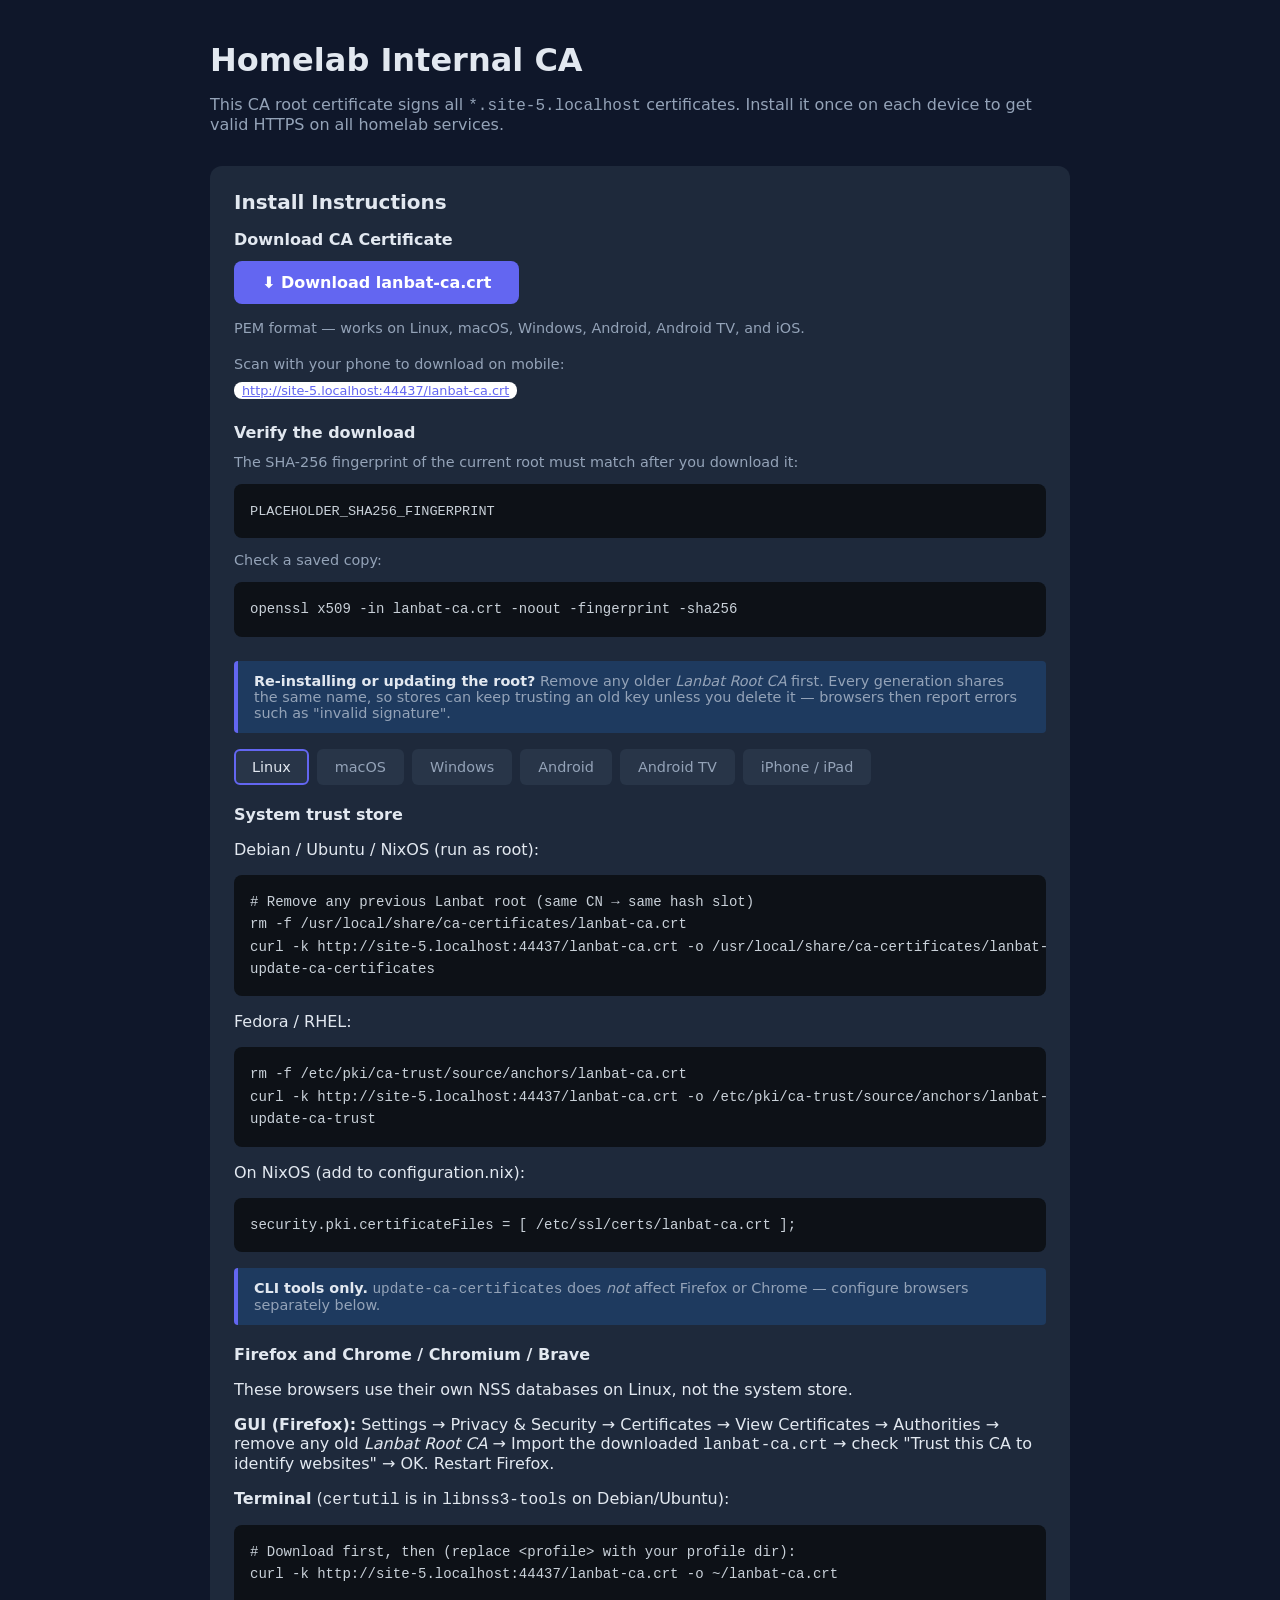
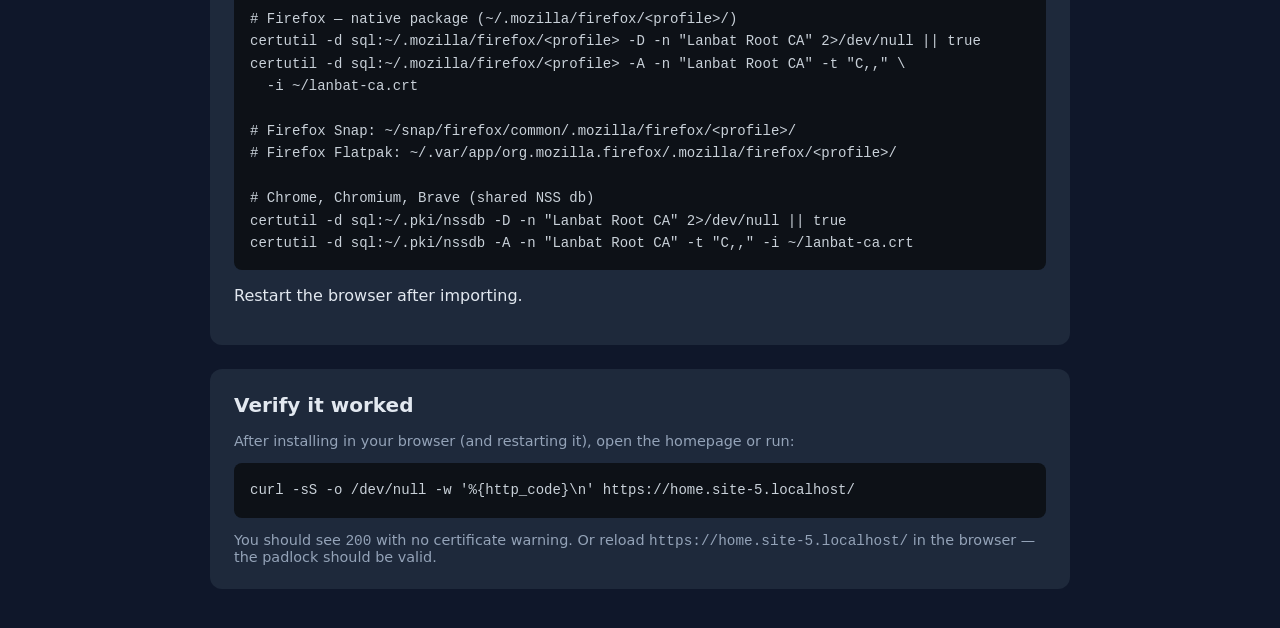
==== commit ef840599: "Move CA fingerprint verification directly after download step. Keep download verification inside ins" ====
--- a/pkgs/ca-landing-page/index.html
+++ b/pkgs/ca-landing-page/index.html
@@ -43,6 +43,8 @@
     code { font-family: "Cascadia Code", "Fira Code", monospace; }
     .download-section { margin-bottom: 1.5rem; }
     .download-section h3 { margin: 0 0 .75rem; font-size: 1rem; }
+    .verify-section { margin-bottom: 1.5rem; }
+    .verify-section h3 { margin: 0 0 .75rem; font-size: 1rem; }
     #qrcode {
       background: #fff; padding: 8px; border-radius: 8px;
       display: inline-block; line-height: 0; width: fit-content;
@@ -79,6 +81,17 @@
       </p>
       <div id="qrcode"></div>
     </div>
+    <div class="verify-section">
+      <h3>Verify the download</h3>
+      <p style="color:var(--muted); font-size:.9rem; margin:0 0 .75rem">
+        The SHA-256 fingerprint of the current root must match after you download it:
+      </p>
+      <pre><code class="fingerprint">PLACEHOLDER_SHA256_FINGERPRINT</code></pre>
+      <p style="color:var(--muted); font-size:.9rem; margin:.75rem 0 .5rem">
+        Check a saved copy:
+      </p>
+      <pre><code>openssl x509 -in lanbat-ca.crt -noout -fingerprint -sha256</code></pre>
+    </div>
     <div class="note" style="margin-top:0; margin-bottom:1rem">
       <strong>Re-installing or updating the root?</strong> Remove any older
       <em>Lanbat Root CA</em> first. Every generation shares the same name, so
@@ -254,19 +267,6 @@
         profile is installed but Safari still warns.
       </div>
     </div>
-  </div>
-
-  <!-- Fingerprint -->
-  <div class="card">
-    <h2>Verify the download</h2>
-    <p style="color:var(--muted); font-size:.9rem; margin:0 0 .75rem">
-      The SHA-256 fingerprint of the current root must match after you download it:
-    </p>
-    <pre><code class="fingerprint">PLACEHOLDER_SHA256_FINGERPRINT</code></pre>
-    <p style="color:var(--muted); font-size:.9rem; margin:.75rem 0 .5rem">
-      Check a saved copy:
-    </p>
-    <pre><code>openssl x509 -in lanbat-ca.crt -noout -fingerprint -sha256</code></pre>
   </div>
 
   <!-- Verify install -->
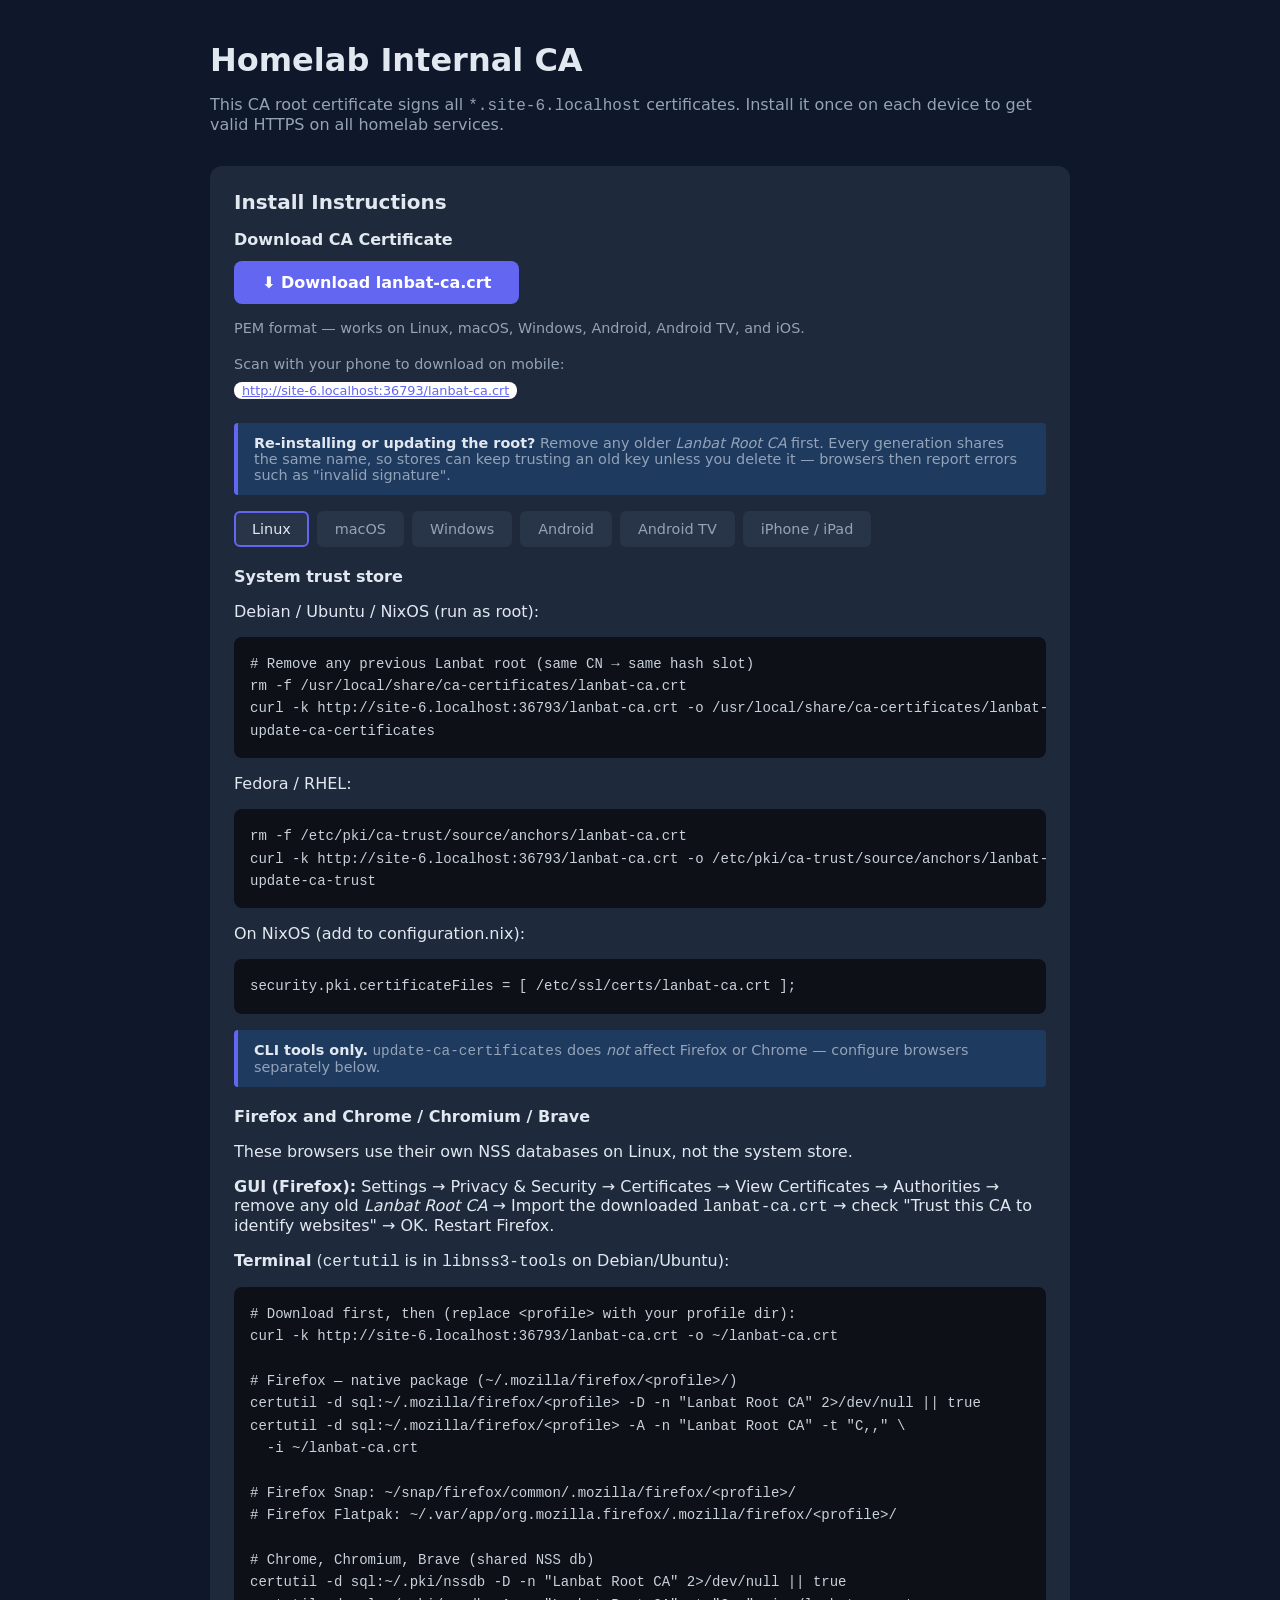
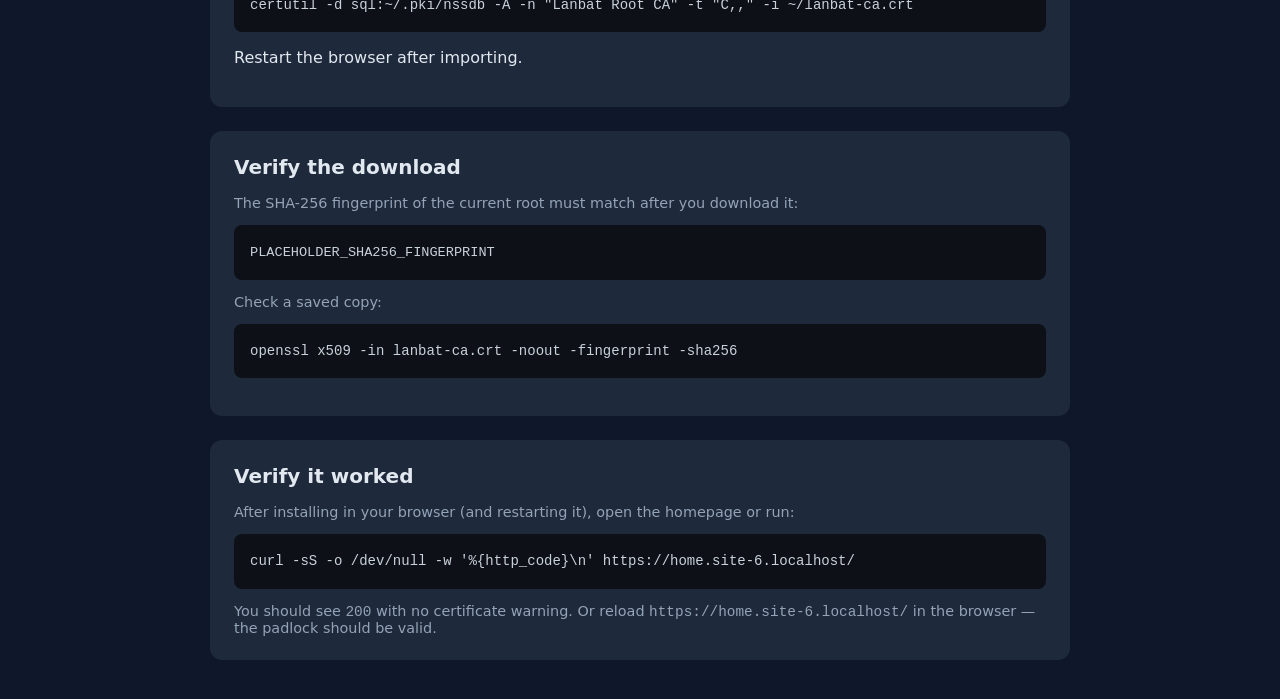
==== commit cce0074f: "Improve CA landing page layout and add Android TV instructions. Move download and QR into install in" ====
--- a/pkgs/ca-landing-page/index.html
+++ b/pkgs/ca-landing-page/index.html
@@ -43,8 +43,6 @@
     code { font-family: "Cascadia Code", "Fira Code", monospace; }
     .download-section { margin-bottom: 1.5rem; }
     .download-section h3 { margin: 0 0 .75rem; font-size: 1rem; }
-    .verify-section { margin-bottom: 1.5rem; }
-    .verify-section h3 { margin: 0 0 .75rem; font-size: 1rem; }
     #qrcode {
       background: #fff; padding: 8px; border-radius: 8px;
       display: inline-block; line-height: 0; width: fit-content;
@@ -81,17 +79,6 @@
       </p>
       <div id="qrcode"></div>
     </div>
-    <div class="verify-section">
-      <h3>Verify the download</h3>
-      <p style="color:var(--muted); font-size:.9rem; margin:0 0 .75rem">
-        The SHA-256 fingerprint of the current root must match after you download it:
-      </p>
-      <pre><code class="fingerprint">PLACEHOLDER_SHA256_FINGERPRINT</code></pre>
-      <p style="color:var(--muted); font-size:.9rem; margin:.75rem 0 .5rem">
-        Check a saved copy:
-      </p>
-      <pre><code>openssl x509 -in lanbat-ca.crt -noout -fingerprint -sha256</code></pre>
-    </div>
     <div class="note" style="margin-top:0; margin-bottom:1rem">
       <strong>Re-installing or updating the root?</strong> Remove any older
       <em>Lanbat Root CA</em> first. Every generation shares the same name, so
@@ -267,6 +254,19 @@
         profile is installed but Safari still warns.
       </div>
     </div>
+  </div>
+
+  <!-- Fingerprint -->
+  <div class="card">
+    <h2>Verify the download</h2>
+    <p style="color:var(--muted); font-size:.9rem; margin:0 0 .75rem">
+      The SHA-256 fingerprint of the current root must match after you download it:
+    </p>
+    <pre><code class="fingerprint">PLACEHOLDER_SHA256_FINGERPRINT</code></pre>
+    <p style="color:var(--muted); font-size:.9rem; margin:.75rem 0 .5rem">
+      Check a saved copy:
+    </p>
+    <pre><code>openssl x509 -in lanbat-ca.crt -noout -fingerprint -sha256</code></pre>
   </div>
 
   <!-- Verify install -->
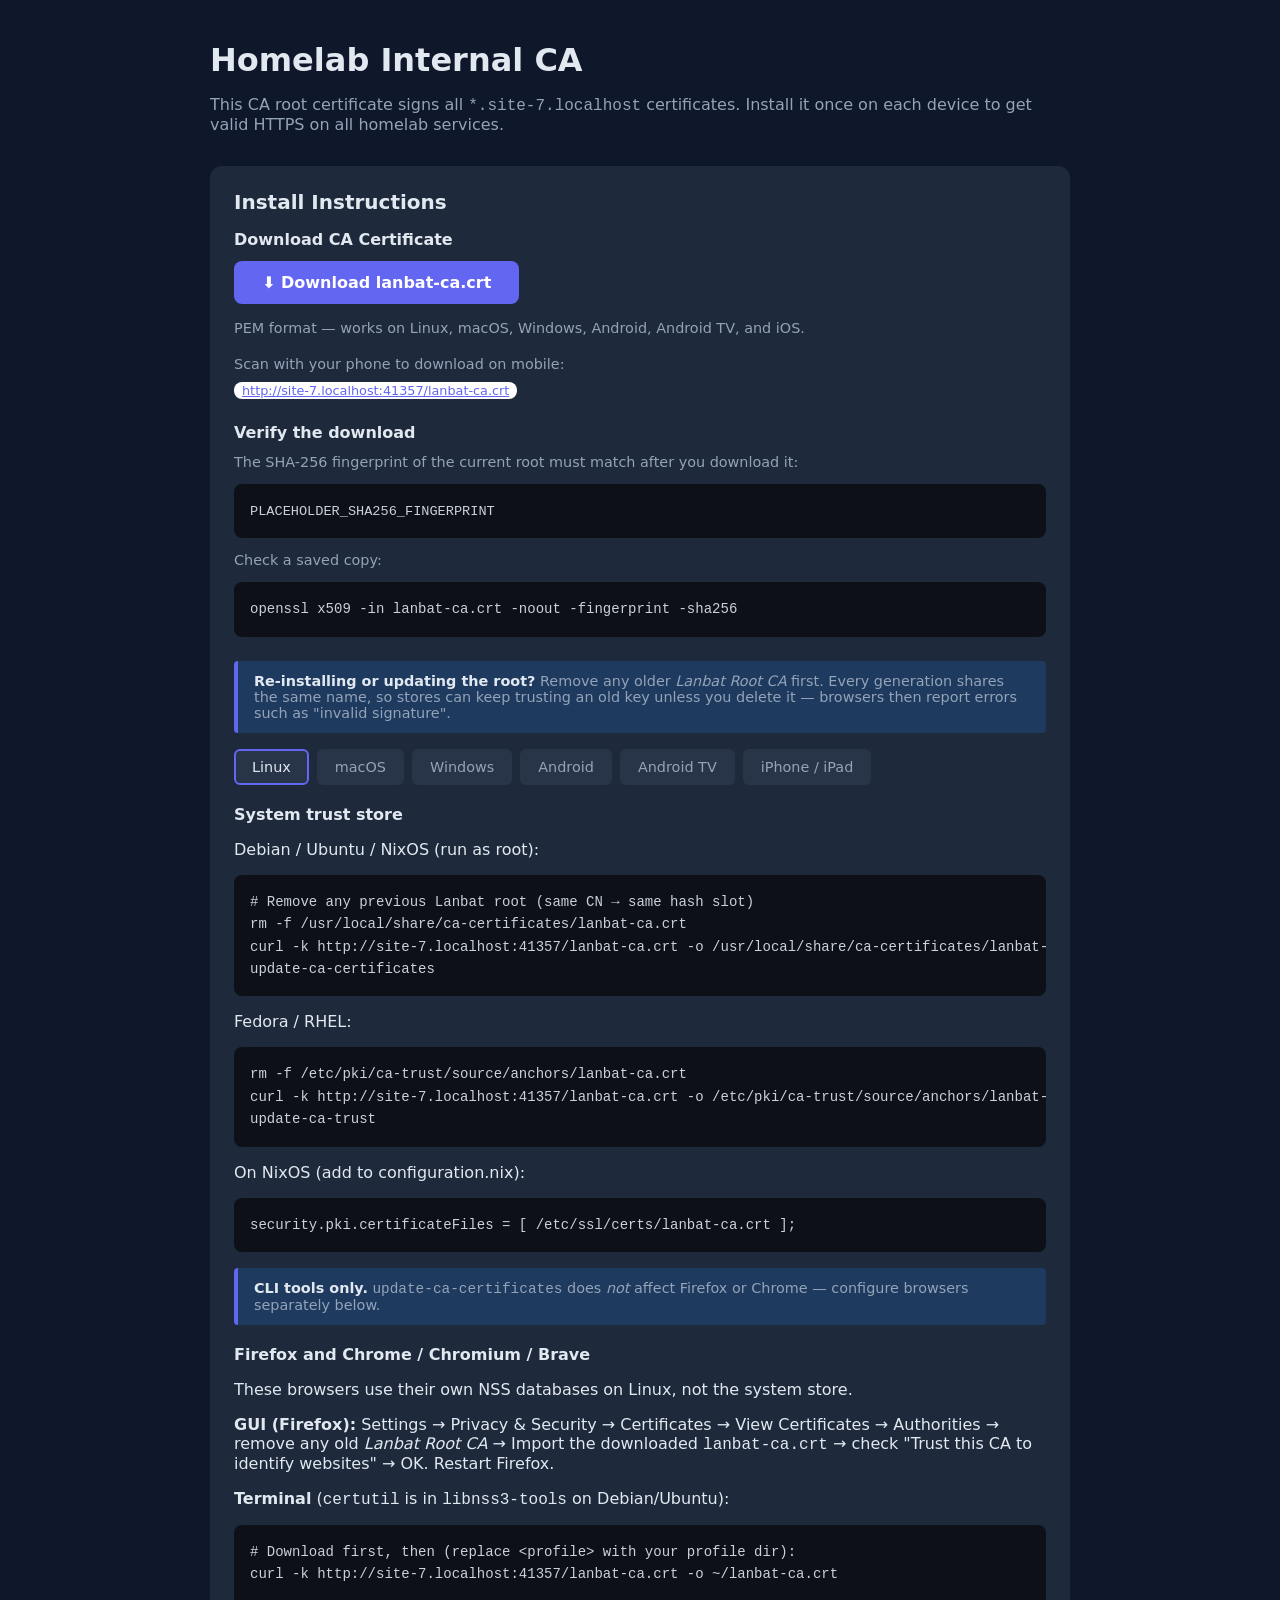
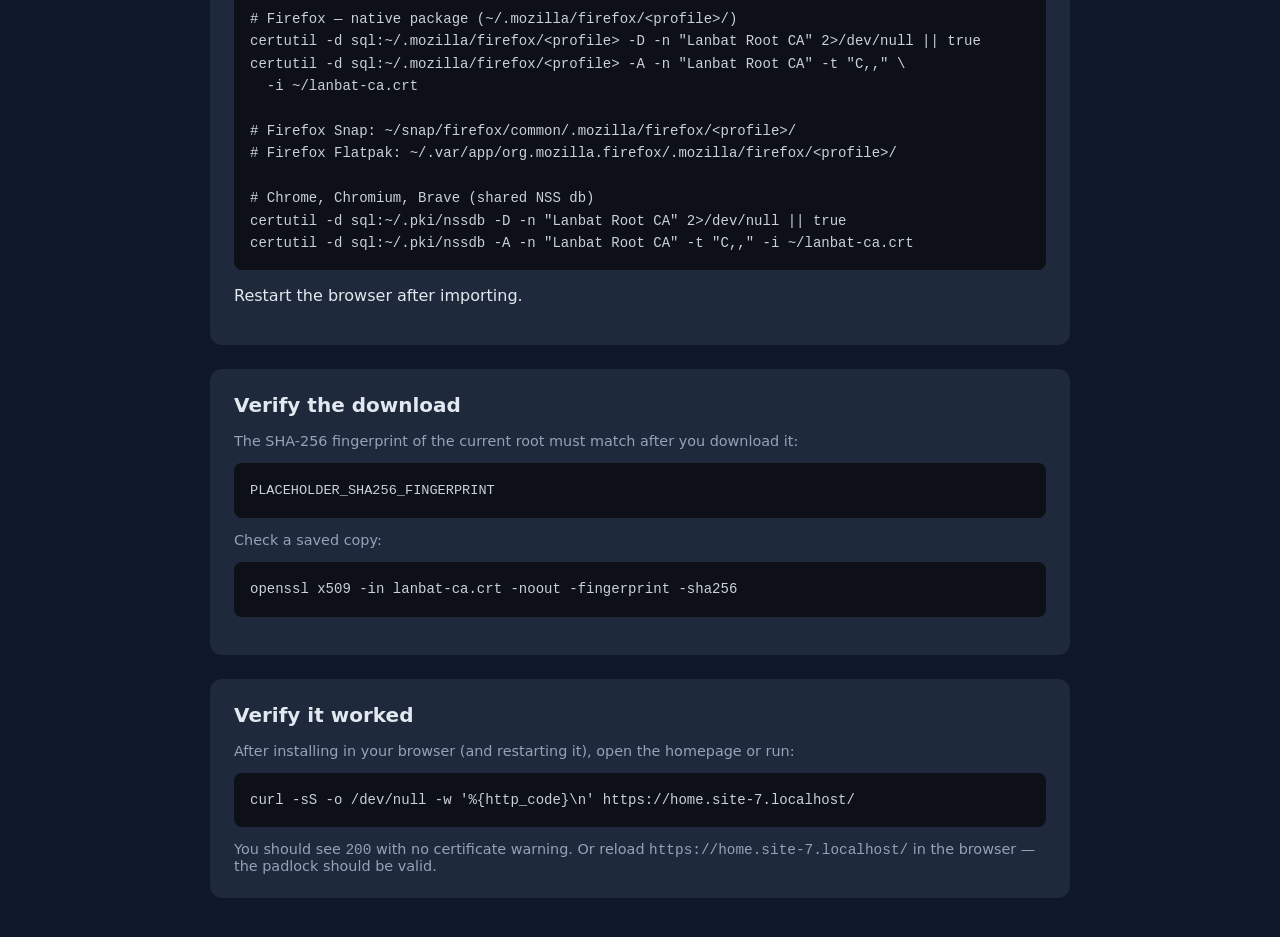
==== commit 83bcec3a: "Merge master and resolve conflicts for observability PR. Keep the Grafana dashboard build fix, CA fi" ====
--- a/pkgs/ca-landing-page/index.html
+++ b/pkgs/ca-landing-page/index.html
@@ -43,6 +43,8 @@
     code { font-family: "Cascadia Code", "Fira Code", monospace; }
     .download-section { margin-bottom: 1.5rem; }
     .download-section h3 { margin: 0 0 .75rem; font-size: 1rem; }
+    .verify-section { margin-bottom: 1.5rem; }
+    .verify-section h3 { margin: 0 0 .75rem; font-size: 1rem; }
     #qrcode {
       background: #fff; padding: 8px; border-radius: 8px;
       display: inline-block; line-height: 0; width: fit-content;
@@ -78,6 +80,17 @@
         Scan with your phone to download on mobile:
       </p>
       <div id="qrcode"></div>
+    </div>
+    <div class="verify-section">
+      <h3>Verify the download</h3>
+      <p style="color:var(--muted); font-size:.9rem; margin:0 0 .75rem">
+        The SHA-256 fingerprint of the current root must match after you download it:
+      </p>
+      <pre><code class="fingerprint">PLACEHOLDER_SHA256_FINGERPRINT</code></pre>
+      <p style="color:var(--muted); font-size:.9rem; margin:.75rem 0 .5rem">
+        Check a saved copy:
+      </p>
+      <pre><code>openssl x509 -in lanbat-ca.crt -noout -fingerprint -sha256</code></pre>
     </div>
     <div class="note" style="margin-top:0; margin-bottom:1rem">
       <strong>Re-installing or updating the root?</strong> Remove any older
